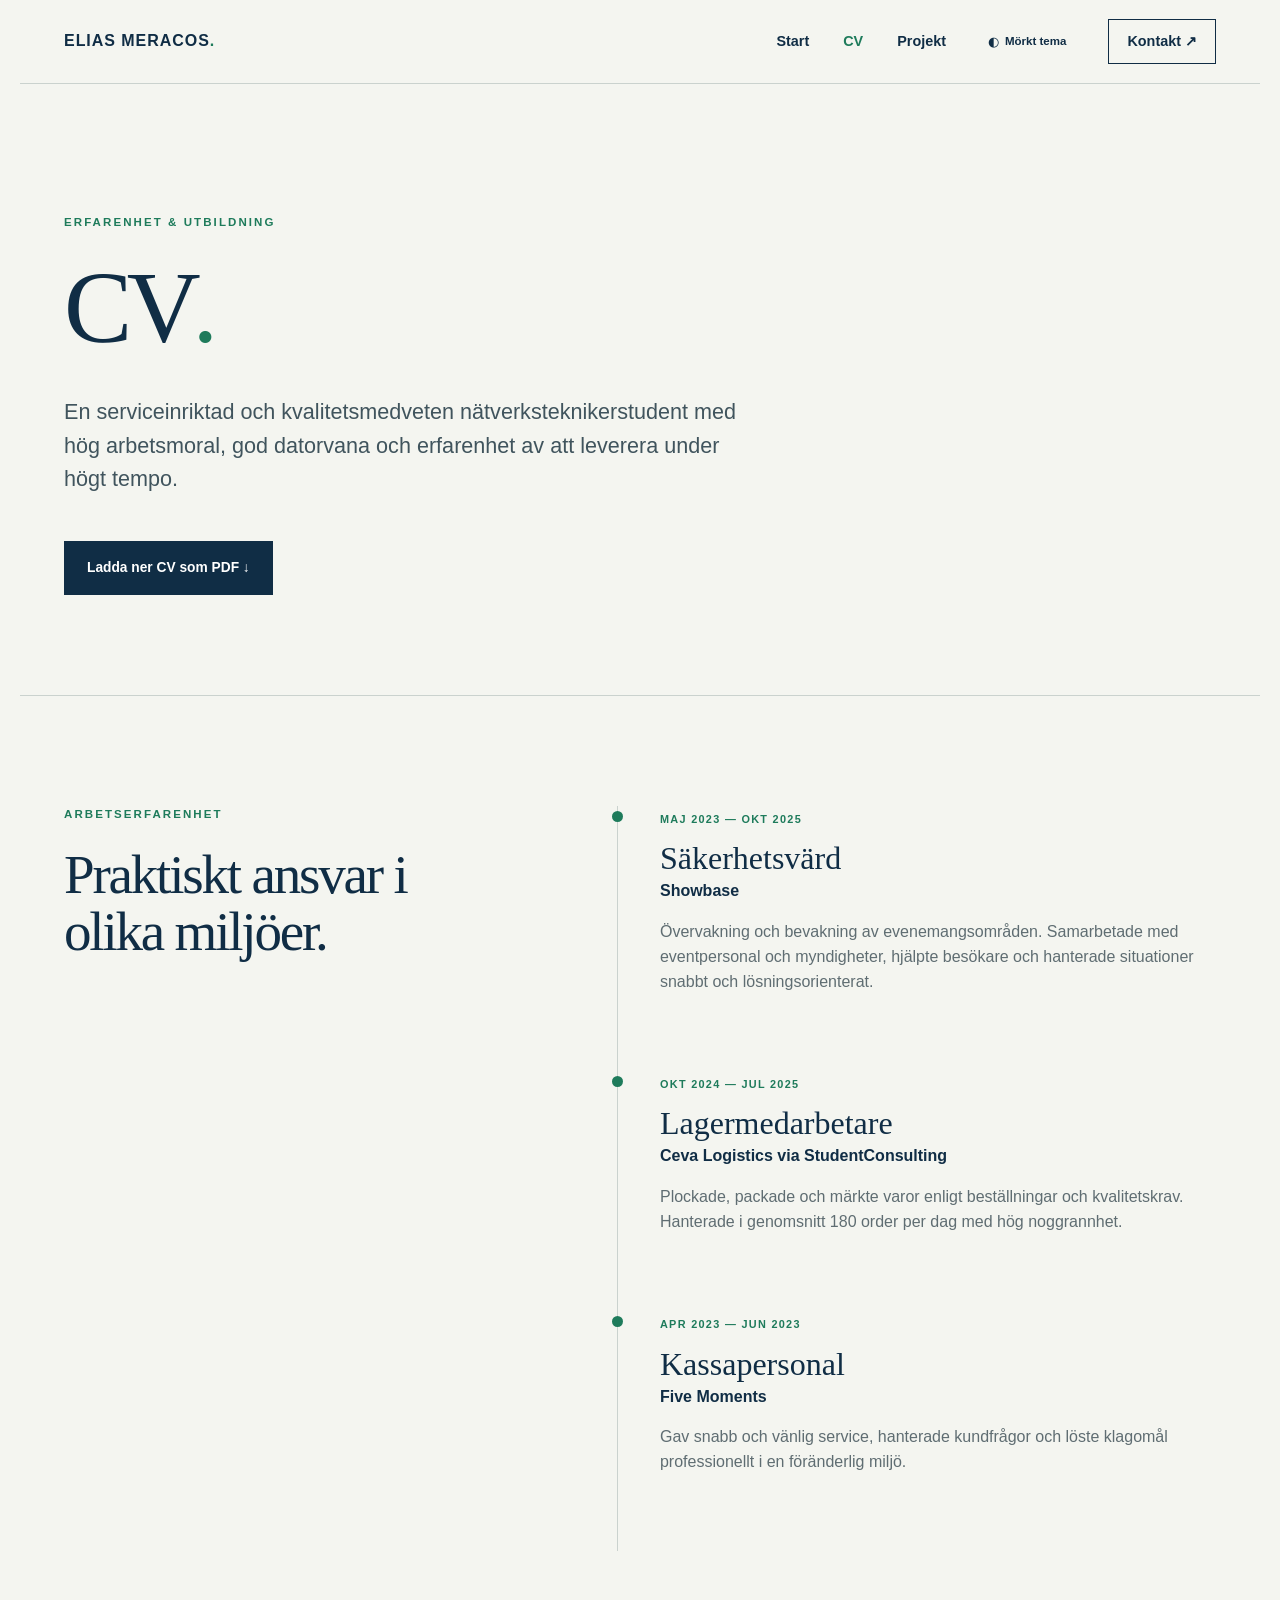
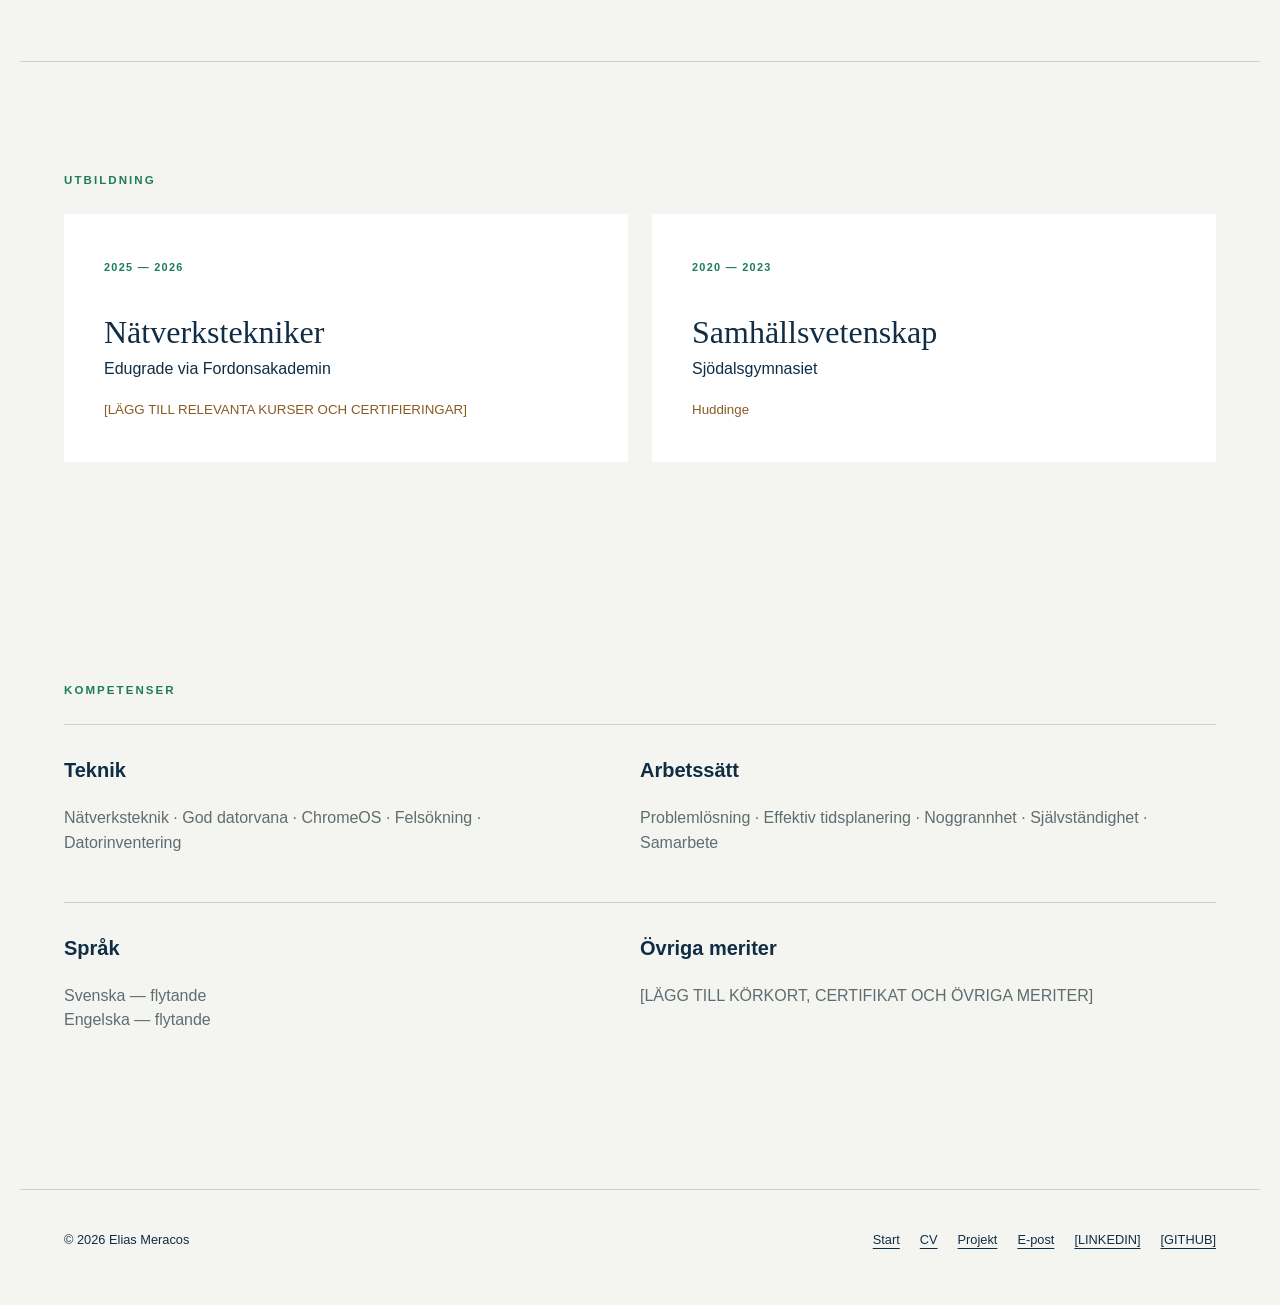
==== cv.html @ 3a860030 "Publicera första versionen av portfolion" ====
<!doctype html><html lang="sv"><head><meta charset="utf-8"><meta name="viewport" content="width=device-width,initial-scale=1"><meta name="description" content="Elias Meracos CV – utbildning, arbetslivserfarenhet och kompetenser."><title>CV | Elias Meracos</title><link rel="stylesheet" href="styles.css"><script defer src="script.js"></script></head><body data-page="cv"><a class="skip" href="#main">Hoppa till innehållet</a><header id="site-header"></header><main id="main">
  <section class="page-hero section"><p class="eyebrow">ERFARENHET & UTBILDNING</p><h1>CV<span>.</span></h1><p class="lead">En serviceinriktad och kvalitetsmedveten nätverksteknikerstudent med hög arbetsmoral, god datorvana och erfarenhet av att leverera under högt tempo.</p><a class="button" href="assets/elias-meracos-cv-publik.pdf" download>Ladda ner CV som PDF ↓</a></section>
  <section class="section cv-layout"><aside><p class="eyebrow">ARBETSERFARENHET</p><h2>Praktiskt ansvar i olika miljöer.</h2></aside><div class="timeline">
    <article><time>MAJ 2023 — OKT 2025</time><h3>Säkerhetsvärd</h3><p class="company">Showbase</p><p>Övervakning och bevakning av evenemangsområden. Samarbetade med eventpersonal och myndigheter, hjälpte besökare och hanterade situationer snabbt och lösningsorienterat.</p></article>
    <article><time>OKT 2024 — JUL 2025</time><h3>Lagermedarbetare</h3><p class="company">Ceva Logistics via StudentConsulting</p><p>Plockade, packade och märkte varor enligt beställningar och kvalitetskrav. Hanterade i genomsnitt 180 order per dag med hög noggrannhet.</p></article>
    <article><time>APR 2023 — JUN 2023</time><h3>Kassapersonal</h3><p class="company">Five Moments</p><p>Gav snabb och vänlig service, hanterade kundfrågor och löste klagomål professionellt i en föränderlig miljö.</p></article>
  </div></section>
  <section class="section education"><p class="eyebrow">UTBILDNING</p><div class="edu-grid"><article><span>2025 — 2026</span><h3>Nätverkstekniker</h3><p>Edugrade via Fordonsakademin</p><small>[LÄGG TILL RELEVANTA KURSER OCH CERTIFIERINGAR]</small></article><article><span>2020 — 2023</span><h3>Samhällsvetenskap</h3><p>Sjödalsgymnasiet</p><small>Huddinge</small></article></div></section>
  <section class="section"><p class="eyebrow">KOMPETENSER</p><div class="competency"><div><h3>Teknik</h3><p>Nätverksteknik · God datorvana · ChromeOS · Felsökning · Datorinventering</p></div><div><h3>Arbetssätt</h3><p>Problemlösning · Effektiv tidsplanering · Noggrannhet · Självständighet · Samarbete</p></div><div><h3>Språk</h3><p>Svenska — flytande<br>Engelska — flytande</p></div><div><h3>Övriga meriter</h3><p>[LÄGG TILL KÖRKORT, CERTIFIKAT OCH ÖVRIGA MERITER]</p></div></div></section>
</main><footer id="site-footer"></footer></body></html>
---- styles.css ----
:root{--ink:#102d45;--green:#1e7b5b;--mint:#bce3d3;--paper:#f4f5f0;--white:#fff;--line:#cad2ce;--muted:#5f6d72;--serif:Georgia,'Times New Roman',serif;--sans:Inter,Arial,sans-serif}*{box-sizing:border-box}html{scroll-behavior:smooth}body{margin:0;background:var(--paper);color:var(--ink);font-family:var(--sans);line-height:1.55}a{color:inherit}img{max-width:100%;display:block}.skip{position:fixed;top:-60px;left:1rem;z-index:100;background:#fff;padding:.8rem}.skip:focus{top:1rem}.section{max-width:1240px;margin:auto;padding:110px 44px}.eyebrow{font-size:.72rem;font-weight:800;letter-spacing:.18em;margin:0 0 24px;color:var(--green)}h1,h2,h3,p{margin-top:0}h1,h2{font-family:var(--serif);font-weight:400;line-height:1.02}h1{font-size:clamp(3.6rem,8vw,7.5rem);letter-spacing:-.055em}h2{font-size:clamp(2.3rem,4.3vw,4.6rem);letter-spacing:-.04em}h3{font-size:1.25rem}.lead{font-size:clamp(1.08rem,1.8vw,1.35rem);color:#40545d;max-width:700px}.site-nav{height:84px;display:flex;align-items:center;justify-content:space-between;max-width:1240px;margin:auto;padding:0 44px;border-bottom:1px solid var(--line)}.brand{text-decoration:none;font-weight:800;letter-spacing:.06em}.brand i{color:var(--green);font-style:normal}.nav-links{display:flex;gap:34px;align-items:center}.nav-links a{text-decoration:none;font-size:.9rem;font-weight:650}.nav-links a.active{color:var(--green)}.nav-contact{border:1px solid var(--ink);padding:10px 18px}.menu{display:none;border:0;background:none;font-size:1.5rem}.hero{min-height:calc(100vh - 84px);display:grid;grid-template-columns:1.25fr .75fr;gap:8vw;align-items:center}.hero h1{font-size:clamp(3.4rem,6.3vw,6.6rem);margin-bottom:32px}.hero h1 span,.page-hero h1 span{color:var(--green);font-style:italic}.actions{display:flex;gap:12px;flex-wrap:wrap;margin-top:34px}.button{display:inline-flex;gap:18px;align-items:center;text-decoration:none;background:var(--ink);color:white;padding:15px 22px;border:1px solid var(--ink);font-weight:750;font-size:.86rem;transition:.25s}.button:hover{transform:translateY(-3px);background:var(--green);border-color:var(--green)}.button:focus-visible,a:focus-visible{outline:3px solid #e4a530;outline-offset:3px}.button.ghost{background:transparent;color:var(--ink)}.status{display:flex;align-items:center;gap:9px;margin-top:28px;font-size:.78rem;color:var(--muted)}.status i{width:8px;height:8px;border-radius:50%;background:#38a975;box-shadow:0 0 0 5px #d8eee4}.portrait{aspect-ratio:4/5;position:relative;background:linear-gradient(145deg,var(--mint),#8fc8b0);display:grid;place-items:center;overflow:hidden}.portrait:before{content:"";position:absolute;width:120%;height:120%;border:1px solid rgba(16,45,69,.22);border-radius:50%}.portrait .initials{font:italic 7rem var(--serif);z-index:1}.portrait span{position:absolute;bottom:22px;font-size:.66rem;letter-spacing:.14em}.about-grid,.cv-layout,.story{display:grid;grid-template-columns:.8fr 1.2fr;gap:12vw;border-top:1px solid var(--line)}.about-grid p,.story>div>p{font-size:1.15rem;color:#455960}.text-link{display:inline-block;margin-top:18px;font-weight:750;text-underline-offset:6px}.section-head{display:flex;justify-content:space-between;align-items:end}.section-head span{color:var(--muted);font-size:.75rem}.skill-grid{display:grid;grid-template-columns:repeat(4,1fr);border-top:1px solid var(--line);margin-top:46px}.skill-grid article{padding:30px 24px 20px 0;border-right:1px solid var(--line);min-height:240px}.skill-grid article:not(:first-child){padding-left:24px}.skill-grid b{color:var(--green);font-size:.75rem}.skill-grid h3{margin-top:55px}.skill-grid p{font-size:.9rem;color:var(--muted)}.cta,.presentation-box{background:var(--ink);color:white;max-width:1150px;margin-bottom:90px}.cta .eyebrow,.presentation-box .eyebrow{color:var(--mint)}.cta h2 em{color:var(--mint);font-weight:400}.button.light{background:var(--mint);color:var(--ink);border-color:var(--mint)}.button.line{background:transparent;border-color:#9bb0ba}.site-footer{max-width:1240px;margin:auto;padding:40px 44px 55px;border-top:1px solid var(--line);display:flex;justify-content:space-between;font-size:.8rem}.footer-links{display:flex;gap:20px}.footer-links a{text-underline-offset:4px}.page-hero{padding-top:130px;padding-bottom:100px}.page-hero h1{margin-bottom:35px}.page-hero .button{margin-top:24px}.timeline article{position:relative;padding:0 0 60px 42px;border-left:1px solid var(--line)}.timeline article:before{content:"";position:absolute;left:-6px;top:5px;width:11px;height:11px;background:var(--green);border-radius:50%}.timeline time,.education span{font-size:.68rem;letter-spacing:.12em;color:var(--green);font-weight:800}.timeline h3{font:2rem var(--serif);margin:10px 0 2px}.company{font-weight:800}.timeline article>p:last-child{color:var(--muted);max-width:620px}.education{border-top:1px solid var(--line)}.edu-grid{display:grid;grid-template-columns:1fr 1fr;gap:24px}.edu-grid article{background:white;padding:40px}.edu-grid h3{font:2rem var(--serif);margin:35px 0 6px}.edu-grid small,.placeholder{color:#8a5b22}.competency{display:grid;grid-template-columns:1fr 1fr}.competency>div{padding:30px 40px 30px 0;border-top:1px solid var(--line)}.competency p{color:var(--muted)}.project-list{padding-top:20px}.project-card{border-top:1px solid var(--line);padding-top:50px}.project-image{overflow:hidden;display:block}.project-image img{width:100%;aspect-ratio:16/8;object-fit:cover;transition:.5s}.project-image:hover img{transform:scale(1.02)}.project-info{display:grid;grid-template-columns:1fr 1fr;gap:7vw;padding:45px 0 90px}.project-info h2{font-size:clamp(2.2rem,4vw,4rem)}.tags{display:flex;gap:8px;flex-wrap:wrap;margin:24px 0}.tags span{border:1px solid var(--line);padding:6px 10px;font-size:.7rem}.add-project{border:1px dashed #9aaba8;padding:35px;display:flex;gap:25px;align-items:center;color:var(--muted)}.add-project>span{font-size:2rem}.add-project h3{margin-bottom:4px}.add-project p{margin:0;font-size:.75rem}.detail-hero{padding-top:90px}.detail-hero h1{max-width:1000px}.back{display:inline-block;margin-bottom:80px;font-size:.8rem}.detail-meta{display:grid;grid-template-columns:repeat(3,1fr);border-top:1px solid var(--line);padding-top:26px}.detail-meta span{display:block;font-size:.65rem;letter-spacing:.13em;color:var(--green)}.wide-cover{width:100%;box-shadow:0 20px 60px rgba(16,45,69,.14)}.story h3{margin-top:44px}.big-copy{font:1.8rem/1.35 var(--serif)!important;color:var(--ink)!important}.presentation-box{display:flex;justify-content:space-between;align-items:end;gap:60px}.presentation-box h2{font-size:3.5rem}.presentation-box>div:first-child{max-width:650px}.reveal{animation:rise .7s ease both}@keyframes rise{from{opacity:0;transform:translateY(22px)}to{opacity:1;transform:none}}@media(max-width:800px){.section{padding:75px 22px}.site-nav{padding:0 22px}.menu{display:block}.nav-links{display:none;position:absolute;z-index:20;top:84px;left:0;right:0;background:var(--paper);padding:28px 22px;flex-direction:column;align-items:flex-start;border-bottom:1px solid var(--line)}.nav-links.open{display:flex}.hero{grid-template-columns:1fr;padding-top:65px}.portrait{max-width:430px}.about-grid,.cv-layout,.story,.project-info{grid-template-columns:1fr;gap:35px}.skill-grid{grid-template-columns:1fr 1fr}.skill-grid article:nth-child(2){border-right:0}.edu-grid,.competency{grid-template-columns:1fr}.detail-meta{grid-template-columns:1fr;gap:20px}.presentation-box{display:block}.site-footer{padding:35px 22px;flex-direction:column;gap:20px}}@media(max-width:480px){.skill-grid{grid-template-columns:1fr}.skill-grid article{border-right:0;border-bottom:1px solid var(--line);padding-left:0!important}.hero h1{font-size:3.2rem}.actions .button{width:100%;justify-content:space-between}.detail-meta{font-size:.8rem}.site-footer{align-items:flex-start}.footer-links{flex-wrap:wrap}}
.contact{display:grid;grid-template-columns:1fr 1fr;gap:8vw;background:var(--ink);color:white;max-width:1150px;margin-bottom:90px}.contact .eyebrow{color:var(--mint)}.contact h2 em,.contact a{color:var(--mint)}.contact-placeholders{font-size:.7rem;letter-spacing:.1em;color:#9bb0ba}.contact form{display:grid;gap:18px}.contact label{font-size:.7rem;letter-spacing:.12em;font-weight:750}.contact input,.contact textarea{display:block;width:100%;margin-top:8px;border:1px solid #607684;background:#173b55;color:white;padding:13px;font:inherit;resize:vertical}.contact input:focus,.contact textarea:focus{outline:3px solid var(--mint);outline-offset:2px}.contact button{cursor:pointer;width:max-content}@media(max-width:800px){.contact{grid-template-columns:1fr}}
.slide-section{padding-top:20px}.slide-heading{display:flex;justify-content:space-between;align-items:end;margin-bottom:35px}.slide-heading h2{margin-bottom:0}.slide-heading>p{text-align:right;color:var(--muted)}.slide-viewer{position:relative;background:#dfe4e1;padding:22px 76px}.slide-viewer>img{width:100%;aspect-ratio:16/9;object-fit:contain;background:white;box-shadow:0 14px 45px rgba(16,45,69,.18)}.slide-arrow{position:absolute;z-index:2;top:50%;transform:translateY(-50%);width:46px;height:46px;border:1px solid var(--ink);border-radius:50%;background:var(--paper);color:var(--ink);font-size:1.25rem;cursor:pointer;transition:.2s}.slide-arrow:hover{background:var(--ink);color:white}.slide-arrow.previous{left:15px}.slide-arrow.next{right:15px}.slide-thumbs{display:grid;grid-template-columns:repeat(6,1fr);gap:10px;margin-top:14px}.slide-thumbs button{position:relative;padding:0;border:3px solid transparent;background:none;cursor:pointer}.slide-thumbs button.active{border-color:var(--green)}.slide-thumbs img{width:100%;aspect-ratio:16/9;object-fit:cover}.slide-thumbs span{position:absolute;right:3px;bottom:3px;background:var(--ink);color:white;font-size:.62rem;padding:2px 5px}@media(max-width:800px){.slide-heading{display:block}.slide-heading>p{text-align:left}.slide-viewer{padding:10px 48px}.slide-arrow{width:36px;height:36px}.slide-arrow.previous{left:6px}.slide-arrow.next{right:6px}.slide-thumbs{grid-template-columns:repeat(4,1fr)}}
.assessment{display:grid;grid-template-columns:.72fr 1.28fr;gap:7vw;border-top:1px solid var(--line)}.assessment-intro h2{font-size:clamp(2.4rem,4vw,4.1rem)}.assessment-intro>p{color:var(--muted)}.model-note{font-size:.78rem;border-left:3px solid var(--green);padding-left:14px;margin-top:35px}.assessment-tool{background:white;padding:36px}.field>label,.field-grid label{font-size:.72rem;font-weight:800;letter-spacing:.06em}.field>label{display:flex;justify-content:space-between}.field output{color:var(--green)}.field input{width:100%;accent-color:var(--green);margin:16px 0 28px}.field-grid{display:grid;grid-template-columns:1fr 1fr;gap:18px}.field-grid select{display:block;width:100%;margin-top:8px;padding:12px;border:1px solid var(--line);background:var(--paper);color:var(--ink);font:inherit}.checks{display:flex;gap:26px;flex-wrap:wrap;margin:25px 0}.checks label{font-size:.85rem}.checks input{accent-color:var(--green)}.decision{display:grid;grid-template-columns:auto 1fr;gap:24px;align-items:center;border-top:1px solid var(--line);padding-top:28px}.score-ring{--score:0deg;width:108px;height:108px;border-radius:50%;display:grid;place-content:center;text-align:center;background:radial-gradient(circle at center,white 59%,transparent 61%),conic-gradient(var(--green) var(--score),#dde4e0 0)}.score-ring[data-state="medium"]{background:radial-gradient(circle at center,white 59%,transparent 61%),conic-gradient(#d19a32 var(--score),#dde4e0 0)}.score-ring[data-state="low"]{background:radial-gradient(circle at center,white 59%,transparent 61%),conic-gradient(#a64d45 var(--score),#dde4e0 0)}.score-ring strong{font:2rem var(--serif);line-height:1}.score-ring span{font-size:.62rem;color:var(--muted)}.decision-label{font-size:.62rem;letter-spacing:.14em;color:var(--green);font-weight:800;margin-bottom:5px}.decision h3{font:1.65rem var(--serif);margin-bottom:7px}.decision>div>p:last-child{font-size:.82rem;color:var(--muted);margin:0}.score-breakdown{margin-top:28px}.score-breakdown>div{display:grid;grid-template-columns:72px 1fr 40px;align-items:center;gap:12px;margin:9px 0;font-size:.7rem}.score-breakdown i{height:6px;background:#e1e6e3}.score-breakdown b{display:block;height:100%;background:var(--green);transition:width .35s}.score-breakdown strong{text-align:right}@media(max-width:850px){.assessment{grid-template-columns:1fr}}@media(max-width:540px){.assessment-tool{padding:22px}.field-grid{grid-template-columns:1fr}.decision{grid-template-columns:1fr}.score-ring{width:90px;height:90px}}
.clean-slide,.project-image,.slide-viewer,.slide-thumbs button{position:relative}.clean-slide:after,.project-image:after,.slide-viewer:after,.slide-thumbs button:after{content:"";position:absolute;right:0;bottom:0;width:9.2%;height:3.8%;background:#edf3f2;pointer-events:none}.clean-slide img{width:100%}.project-image:after{z-index:2}.slide-viewer:after{right:76px;bottom:22px;width:8%;height:3.2%;z-index:1}.slide-thumbs button:after{width:10%;height:5%;z-index:2}@media(max-width:800px){.slide-viewer:after{right:48px;bottom:10px}}
.network-lab{display:grid;grid-template-columns:.7fr 1.3fr;gap:7vw;border-top:1px solid var(--line)}.flow-buttons{display:grid;gap:8px;margin-top:36px}.flow-buttons button{padding:13px 16px;text-align:left;border:1px solid var(--line);background:transparent;color:var(--ink);font-weight:750;cursor:pointer}.flow-buttons button:hover,.flow-buttons button.selected{background:var(--ink);color:white}.topology{background:white;padding:32px;min-height:610px}.net-node{position:relative;z-index:2;background:var(--paper);border:1px solid var(--line);padding:16px 20px;text-align:center;transition:.25s}.net-node span{display:block;color:var(--green);font-size:.62rem;letter-spacing:.1em}.net-node b{display:block;margin-top:4px}.net-node.active{background:var(--ink);color:white;border-color:var(--ink);transform:scale(1.03)}.net-node.internet,.net-node.pfsense{max-width:280px;margin:auto}.net-node.pfsense{border:2px solid var(--green)}.net-link{display:block;position:relative;background:#b5c2be;transition:.25s}.net-link.active{background:var(--green);box-shadow:0 0 0 3px rgba(30,123,91,.15)}.net-link.vertical{width:3px;height:45px;margin:auto}.branches{position:relative;height:60px}.branches:before{content:"";position:absolute;top:29px;left:25%;right:25%;height:3px;background:#b5c2be}.branches .net-link{position:absolute;top:29px;width:3px;height:33px}.branches .left{left:25%}.branches .right{right:25%}.branches:has(.net-link.active):before{background:linear-gradient(90deg,var(--green),#b5c2be 48%,var(--green))}.lanes{display:grid;grid-template-columns:1fr 1fr;gap:50px}.dns-name{text-align:center;font:italic .9rem var(--serif);color:var(--green);margin-top:12px}.flow-status{border-top:1px solid var(--line);margin-top:35px;padding-top:22px;color:var(--muted);font-size:.9rem}.downloads{display:flex;justify-content:space-between;align-items:end;border-top:1px solid var(--line)}.downloads h2{margin-bottom:0;font-size:clamp(2.4rem,4vw,4rem)}@media(max-width:850px){.network-lab{grid-template-columns:1fr}.downloads{display:block}.topology{min-height:0}}@media(max-width:540px){.topology{padding:20px}.lanes{gap:18px}.net-node{padding:12px 8px}.net-node b{font-size:.82rem}.branches:before{left:24%;right:24%}}
.theme-toggle{border:0;background:transparent;color:var(--ink);display:flex;align-items:center;gap:6px;padding:8px;cursor:pointer}.theme-toggle b{font-size:.72rem}.troubleshoot{display:grid;grid-template-columns:.75fr 1.25fr;gap:8vw;border-top:1px solid var(--line)}.challenge-progress{height:5px;background:var(--line);margin-top:38px}.challenge-progress i{display:block;width:0;height:100%;background:var(--green);transition:width .35s}.challenge-copy>span{display:block;margin-top:9px;color:var(--muted);font-size:.72rem}.challenge-console{background:#091d2b;color:#e8f1ed;padding:34px;min-height:430px}.console-top{display:flex;gap:7px;align-items:center;border-bottom:1px solid #37505e;padding-bottom:18px;margin-bottom:28px}.console-top span{width:9px;height:9px;border-radius:50%;background:#53717d}.console-top b{margin-left:10px;font:400 .7rem monospace;color:#9bb1b9}.console-prompt{font:700 .65rem monospace;letter-spacing:.15em;color:var(--mint)}.challenge-console h3{font:400 1.45rem/1.4 var(--serif)}.challenge-options{display:grid;gap:9px}.challenge-options button{padding:13px;text-align:left;border:1px solid #47606c;background:transparent;color:white;cursor:pointer}.challenge-options button:hover:not(:disabled){border-color:var(--mint);color:var(--mint)}.challenge-options button.correct{background:#155f47;border-color:#68c59e}.challenge-options button.partial{background:#72581d}.challenge-options button.wrong{background:#713c38}.challenge-feedback{min-height:58px;padding-top:16px;font-size:.86rem;color:#b7c9cf}.challenge-feedback.success{color:#9de0c2}.challenge-feedback.notice{color:#efd28d}.challenge-console .button{margin-top:10px}.evidence{border-top:1px solid var(--line)}.evidence-head{display:grid;grid-template-columns:1fr .6fr;gap:8vw;align-items:end}.evidence-head>p{color:var(--muted)}.matrix-wrap{overflow-x:auto;margin-top:48px}.evidence-matrix{width:100%;border-collapse:collapse;min-width:680px}.evidence-matrix th,.evidence-matrix td{padding:18px;border-bottom:1px solid var(--line);text-align:left}.evidence-matrix thead th{font-size:.7rem;letter-spacing:.08em;color:var(--green)}.evidence-matrix tbody th{font:400 1rem var(--serif)}.evidence-matrix button{width:100%;padding:10px;border:1px solid var(--line);background:transparent;color:var(--ink);cursor:pointer}.evidence-matrix button:hover,.evidence-matrix button.selected{background:var(--ink);color:white}.evidence-detail{display:grid;grid-template-columns:150px 1fr;gap:20px;margin-top:22px;padding:22px;background:var(--ink);color:white}.evidence-detail span{font-size:.65rem;letter-spacing:.13em;color:var(--mint)}.evidence-detail p{margin:0}@media(max-width:800px){.troubleshoot,.evidence-head{grid-template-columns:1fr}.challenge-console{padding:24px;min-height:0}.evidence-detail{grid-template-columns:1fr}}
:root[data-theme="dark"]{--ink:#e6f0ec;--green:#72cfaa;--mint:#9bddc1;--paper:#0b1e29;--white:#102936;--line:#34505b;--muted:#a7bac1}html[data-theme="dark"] body{background:var(--paper);color:var(--ink)}html[data-theme="dark"] .site-nav,html[data-theme="dark"] .nav-links{background:var(--paper)}html[data-theme="dark"] .portrait{background:linear-gradient(145deg,#1d6c55,#173c47)}html[data-theme="dark"] .edu-grid article,html[data-theme="dark"] .assessment-tool,html[data-theme="dark"] .topology{background:#102936}html[data-theme="dark"] .field-grid select,html[data-theme="dark"] .net-node{background:#173542;color:var(--ink)}html[data-theme="dark"] .score-ring{background:radial-gradient(circle at center,#102936 59%,transparent 61%),conic-gradient(var(--green) var(--score),#34505b 0)}html[data-theme="dark"] .score-ring[data-state="medium"]{background:radial-gradient(circle at center,#102936 59%,transparent 61%),conic-gradient(#d7aa50 var(--score),#34505b 0)}html[data-theme="dark"] .score-ring[data-state="low"]{background:radial-gradient(circle at center,#102936 59%,transparent 61%),conic-gradient(#ce7770 var(--score),#34505b 0)}html[data-theme="dark"] .button{background:var(--green);border-color:var(--green);color:#082117}html[data-theme="dark"] .button.ghost{background:transparent;color:var(--ink);border-color:var(--ink)}html[data-theme="dark"] .presentation-box,html[data-theme="dark"] .contact,html[data-theme="dark"] .evidence-detail{background:#071721}html[data-theme="dark"] .project-image:after,html[data-theme="dark"] .clean-slide:after,html[data-theme="dark"] .slide-viewer:after,html[data-theme="dark"] .slide-thumbs button:after{background:#edf3f2}html[data-theme="dark"] .lead,html[data-theme="dark"] .about-grid p,html[data-theme="dark"] .story>div>p{color:#b6c8ce}@media(prefers-reduced-motion:reduce){*,*:before,*:after{scroll-behavior:auto!important;animation:none!important;transition:none!important}}
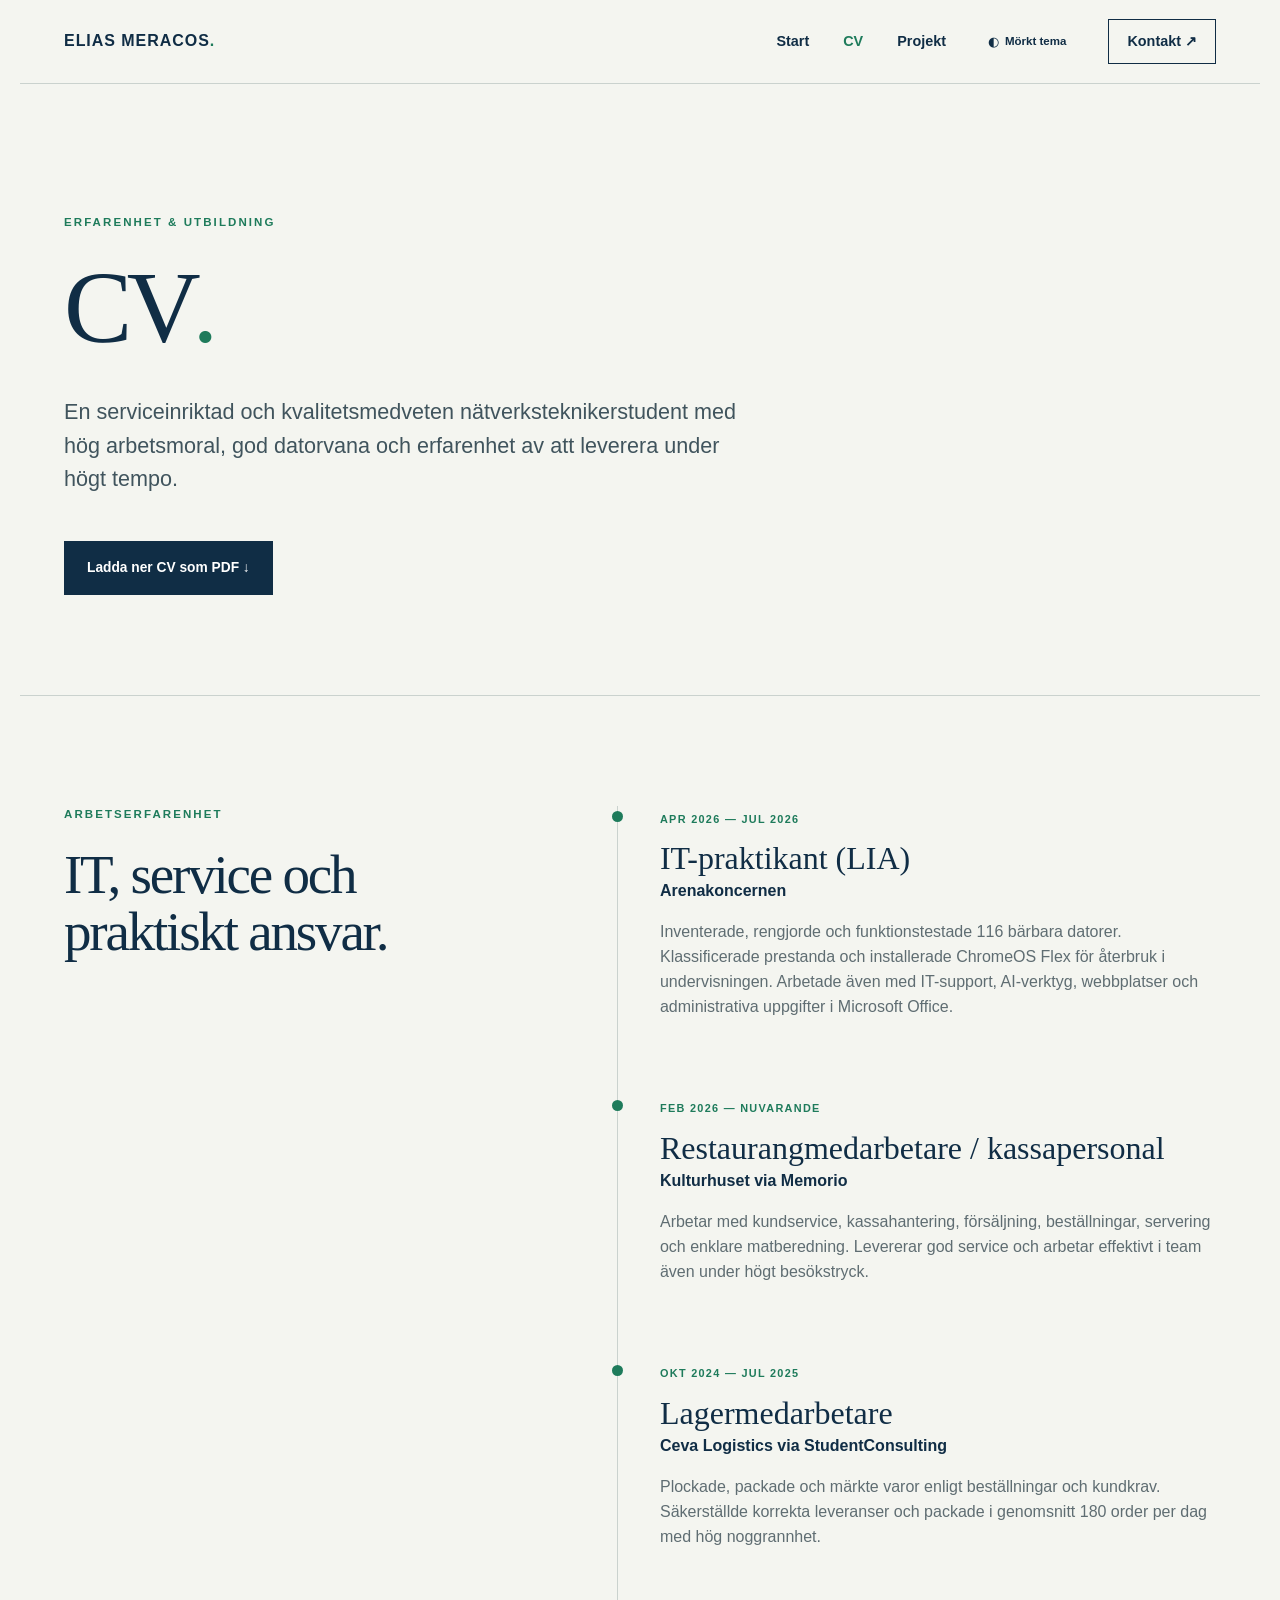
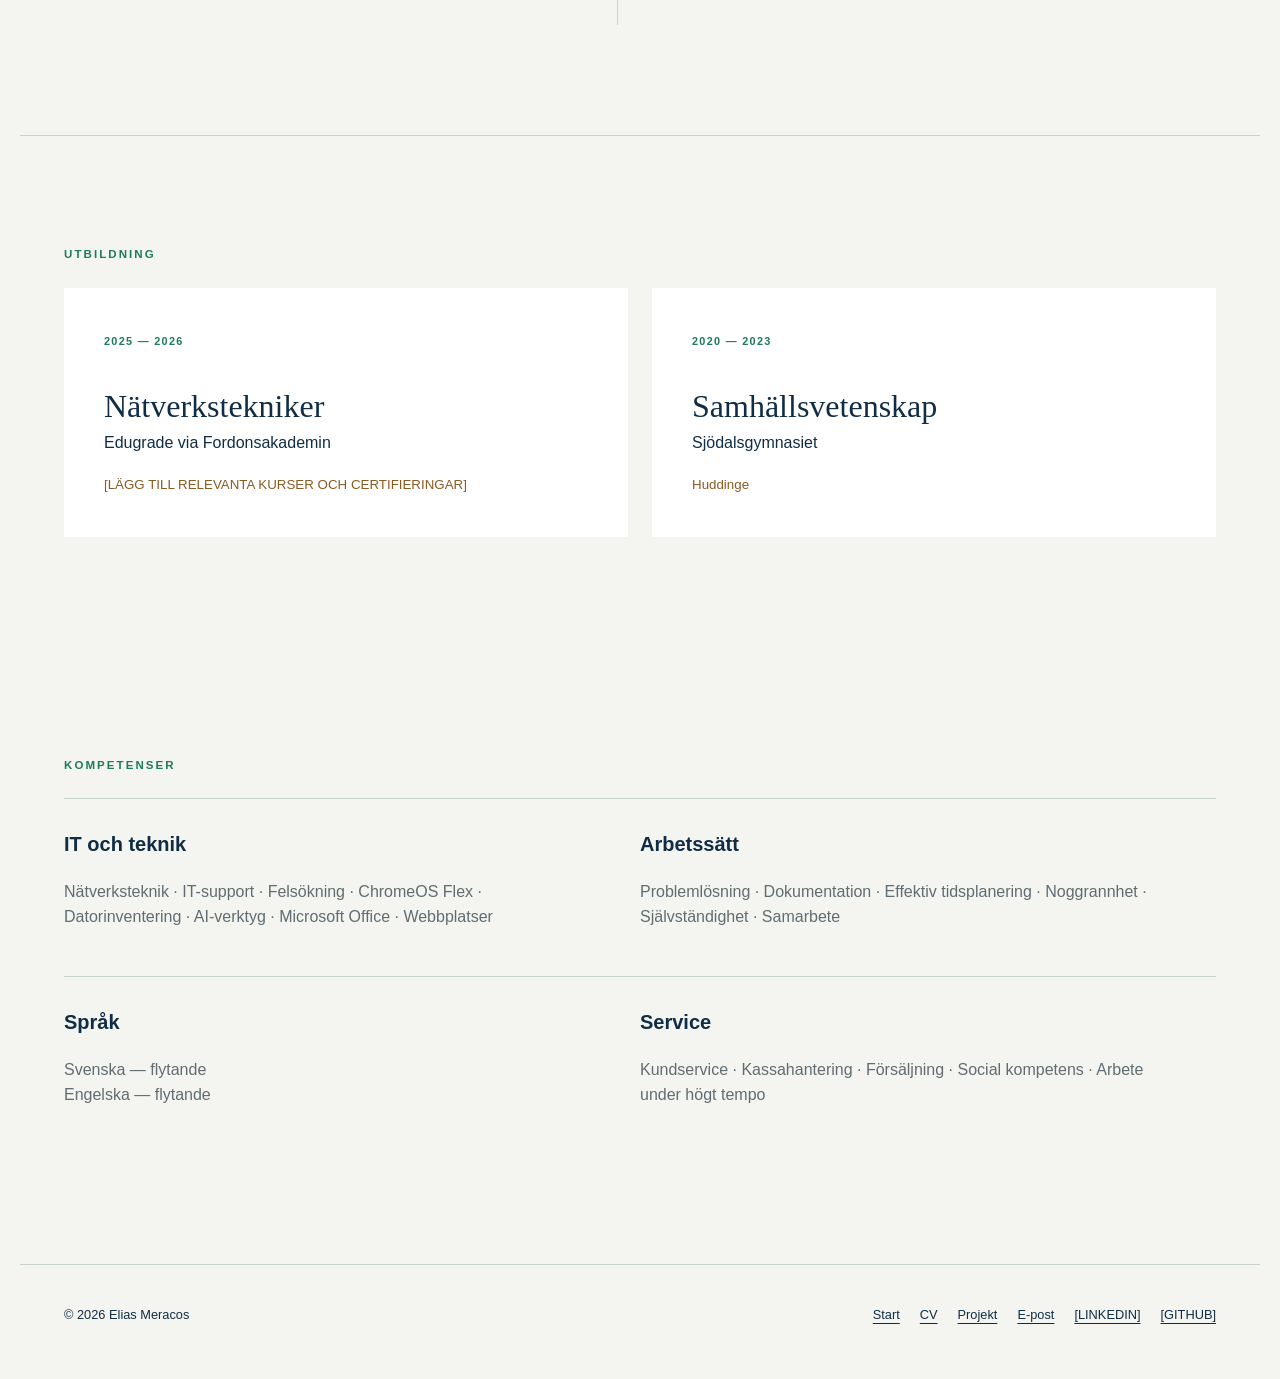
==== commit f8990cac: "Uppdatera publikt CV" ====
--- a/cv.html
+++ b/cv.html
@@ -1,10 +1,10 @@
 <!doctype html><html lang="sv"><head><meta charset="utf-8"><meta name="viewport" content="width=device-width,initial-scale=1"><meta name="description" content="Elias Meracos CV – utbildning, arbetslivserfarenhet och kompetenser."><title>CV | Elias Meracos</title><link rel="stylesheet" href="styles.css"><script defer src="script.js"></script></head><body data-page="cv"><a class="skip" href="#main">Hoppa till innehållet</a><header id="site-header"></header><main id="main">
   <section class="page-hero section"><p class="eyebrow">ERFARENHET & UTBILDNING</p><h1>CV<span>.</span></h1><p class="lead">En serviceinriktad och kvalitetsmedveten nätverksteknikerstudent med hög arbetsmoral, god datorvana och erfarenhet av att leverera under högt tempo.</p><a class="button" href="assets/elias-meracos-cv-publik.pdf" download>Ladda ner CV som PDF ↓</a></section>
-  <section class="section cv-layout"><aside><p class="eyebrow">ARBETSERFARENHET</p><h2>Praktiskt ansvar i olika miljöer.</h2></aside><div class="timeline">
-    <article><time>MAJ 2023 — OKT 2025</time><h3>Säkerhetsvärd</h3><p class="company">Showbase</p><p>Övervakning och bevakning av evenemangsområden. Samarbetade med eventpersonal och myndigheter, hjälpte besökare och hanterade situationer snabbt och lösningsorienterat.</p></article>
-    <article><time>OKT 2024 — JUL 2025</time><h3>Lagermedarbetare</h3><p class="company">Ceva Logistics via StudentConsulting</p><p>Plockade, packade och märkte varor enligt beställningar och kvalitetskrav. Hanterade i genomsnitt 180 order per dag med hög noggrannhet.</p></article>
-    <article><time>APR 2023 — JUN 2023</time><h3>Kassapersonal</h3><p class="company">Five Moments</p><p>Gav snabb och vänlig service, hanterade kundfrågor och löste klagomål professionellt i en föränderlig miljö.</p></article>
+  <section class="section cv-layout"><aside><p class="eyebrow">ARBETSERFARENHET</p><h2>IT, service och praktiskt ansvar.</h2></aside><div class="timeline">
+    <article><time>APR 2026 — JUL 2026</time><h3>IT-praktikant (LIA)</h3><p class="company">Arenakoncernen</p><p>Inventerade, rengjorde och funktionstestade 116 bärbara datorer. Klassificerade prestanda och installerade ChromeOS Flex för återbruk i undervisningen. Arbetade även med IT-support, AI-verktyg, webbplatser och administrativa uppgifter i Microsoft Office.</p></article>
+    <article><time>FEB 2026 — NUVARANDE</time><h3>Restaurangmedarbetare / kassapersonal</h3><p class="company">Kulturhuset via Memorio</p><p>Arbetar med kundservice, kassahantering, försäljning, beställningar, servering och enklare matberedning. Levererar god service och arbetar effektivt i team även under högt besökstryck.</p></article>
+    <article><time>OKT 2024 — JUL 2025</time><h3>Lagermedarbetare</h3><p class="company">Ceva Logistics via StudentConsulting</p><p>Plockade, packade och märkte varor enligt beställningar och kundkrav. Säkerställde korrekta leveranser och packade i genomsnitt 180 order per dag med hög noggrannhet.</p></article>
   </div></section>
   <section class="section education"><p class="eyebrow">UTBILDNING</p><div class="edu-grid"><article><span>2025 — 2026</span><h3>Nätverkstekniker</h3><p>Edugrade via Fordonsakademin</p><small>[LÄGG TILL RELEVANTA KURSER OCH CERTIFIERINGAR]</small></article><article><span>2020 — 2023</span><h3>Samhällsvetenskap</h3><p>Sjödalsgymnasiet</p><small>Huddinge</small></article></div></section>
-  <section class="section"><p class="eyebrow">KOMPETENSER</p><div class="competency"><div><h3>Teknik</h3><p>Nätverksteknik · God datorvana · ChromeOS · Felsökning · Datorinventering</p></div><div><h3>Arbetssätt</h3><p>Problemlösning · Effektiv tidsplanering · Noggrannhet · Självständighet · Samarbete</p></div><div><h3>Språk</h3><p>Svenska — flytande<br>Engelska — flytande</p></div><div><h3>Övriga meriter</h3><p>[LÄGG TILL KÖRKORT, CERTIFIKAT OCH ÖVRIGA MERITER]</p></div></div></section>
+  <section class="section"><p class="eyebrow">KOMPETENSER</p><div class="competency"><div><h3>IT och teknik</h3><p>Nätverksteknik · IT-support · Felsökning · ChromeOS Flex · Datorinventering · AI-verktyg · Microsoft Office · Webbplatser</p></div><div><h3>Arbetssätt</h3><p>Problemlösning · Dokumentation · Effektiv tidsplanering · Noggrannhet · Självständighet · Samarbete</p></div><div><h3>Språk</h3><p>Svenska — flytande<br>Engelska — flytande</p></div><div><h3>Service</h3><p>Kundservice · Kassahantering · Försäljning · Social kompetens · Arbete under högt tempo</p></div></div></section>
 </main><footer id="site-footer"></footer></body></html>
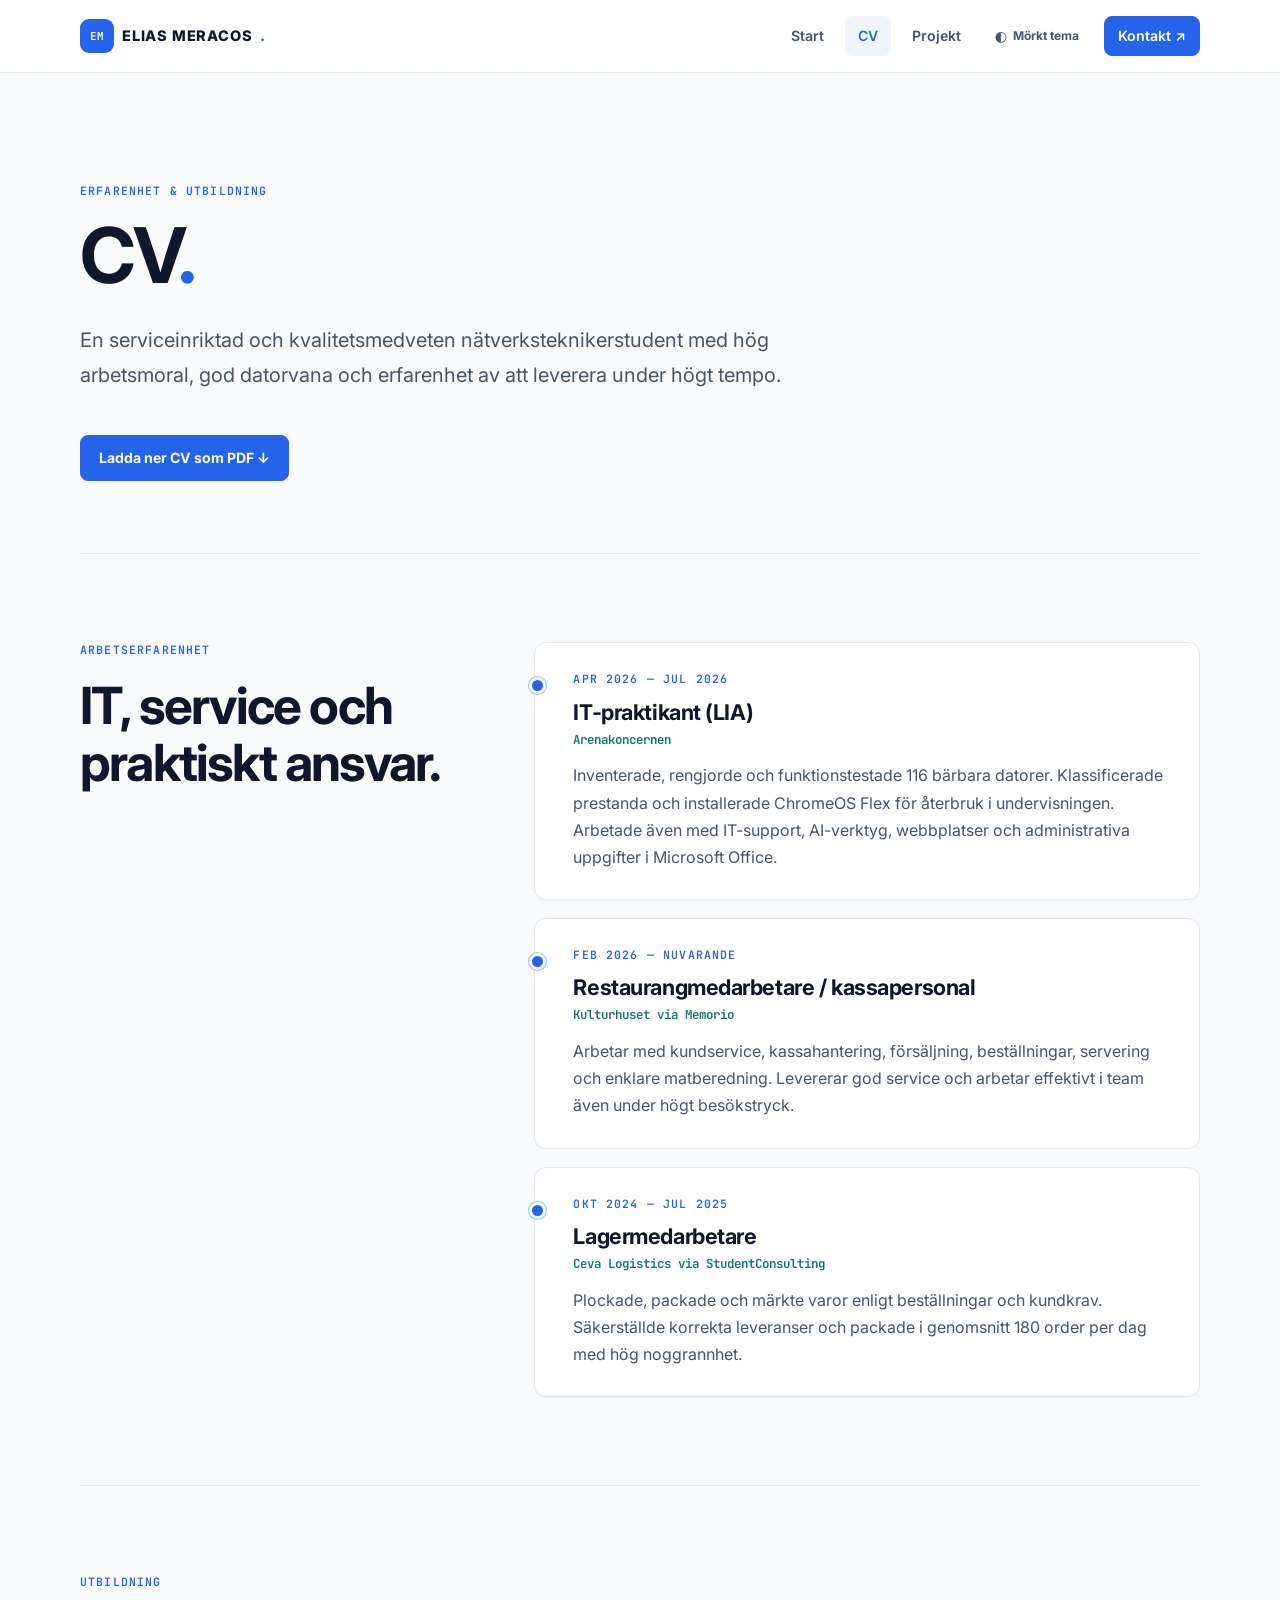
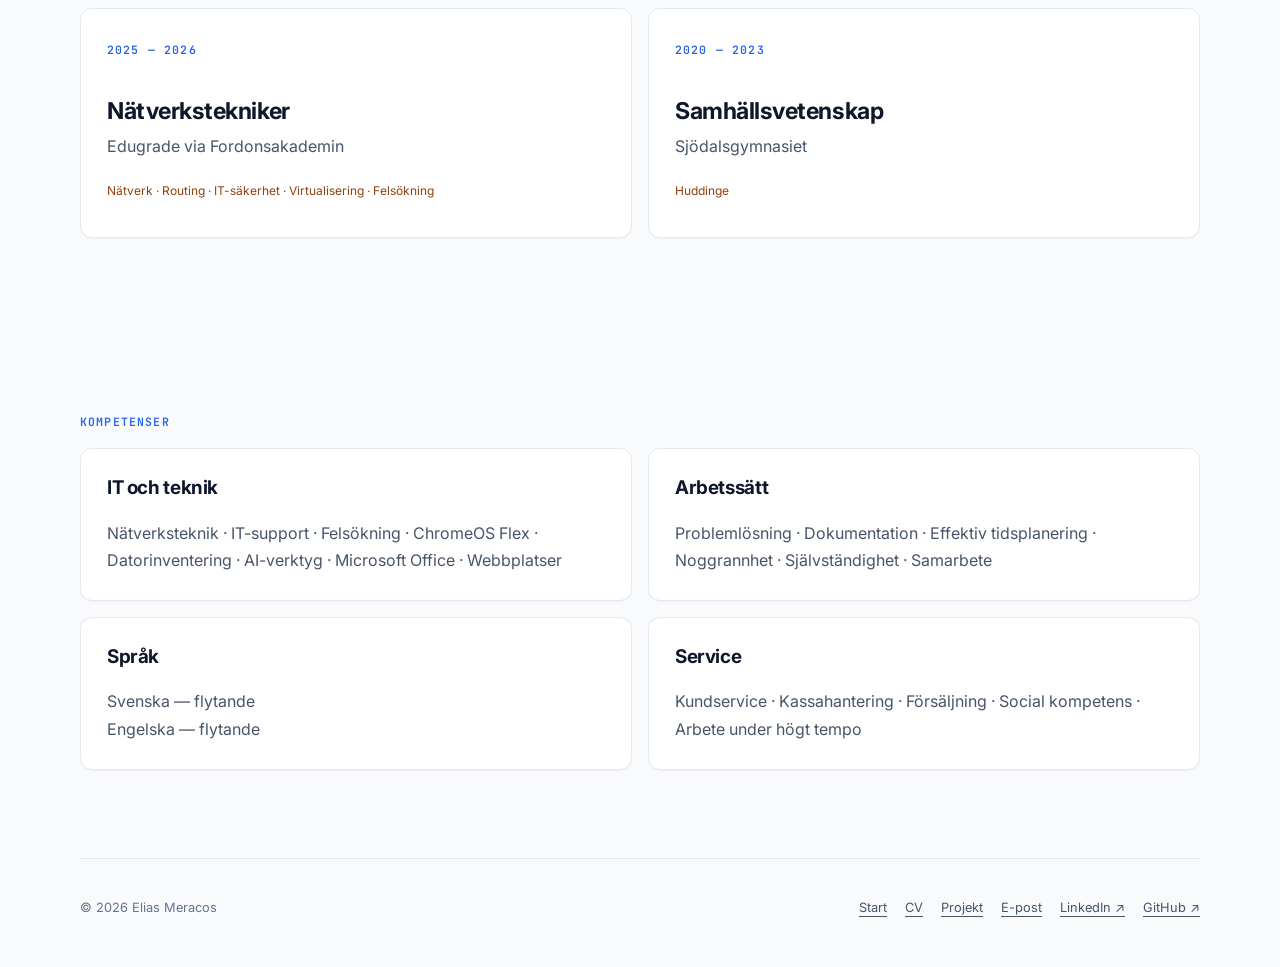
==== commit a8408943: "Inför clean infrastructure-design" ====
--- a/cv.html
+++ b/cv.html
@@ -5,6 +5,6 @@
     <article><time>FEB 2026 — NUVARANDE</time><h3>Restaurangmedarbetare / kassapersonal</h3><p class="company">Kulturhuset via Memorio</p><p>Arbetar med kundservice, kassahantering, försäljning, beställningar, servering och enklare matberedning. Levererar god service och arbetar effektivt i team även under högt besökstryck.</p></article>
     <article><time>OKT 2024 — JUL 2025</time><h3>Lagermedarbetare</h3><p class="company">Ceva Logistics via StudentConsulting</p><p>Plockade, packade och märkte varor enligt beställningar och kundkrav. Säkerställde korrekta leveranser och packade i genomsnitt 180 order per dag med hög noggrannhet.</p></article>
   </div></section>
-  <section class="section education"><p class="eyebrow">UTBILDNING</p><div class="edu-grid"><article><span>2025 — 2026</span><h3>Nätverkstekniker</h3><p>Edugrade via Fordonsakademin</p><small>[LÄGG TILL RELEVANTA KURSER OCH CERTIFIERINGAR]</small></article><article><span>2020 — 2023</span><h3>Samhällsvetenskap</h3><p>Sjödalsgymnasiet</p><small>Huddinge</small></article></div></section>
+  <section class="section education"><p class="eyebrow">UTBILDNING</p><div class="edu-grid"><article><span>2025 — 2026</span><h3>Nätverkstekniker</h3><p>Edugrade via Fordonsakademin</p><small>Nätverk · Routing · IT-säkerhet · Virtualisering · Felsökning</small></article><article><span>2020 — 2023</span><h3>Samhällsvetenskap</h3><p>Sjödalsgymnasiet</p><small>Huddinge</small></article></div></section>
   <section class="section"><p class="eyebrow">KOMPETENSER</p><div class="competency"><div><h3>IT och teknik</h3><p>Nätverksteknik · IT-support · Felsökning · ChromeOS Flex · Datorinventering · AI-verktyg · Microsoft Office · Webbplatser</p></div><div><h3>Arbetssätt</h3><p>Problemlösning · Dokumentation · Effektiv tidsplanering · Noggrannhet · Självständighet · Samarbete</p></div><div><h3>Språk</h3><p>Svenska — flytande<br>Engelska — flytande</p></div><div><h3>Service</h3><p>Kundservice · Kassahantering · Försäljning · Social kompetens · Arbete under högt tempo</p></div></div></section>
 </main><footer id="site-footer"></footer></body></html>
--- a/styles.css
+++ b/styles.css
@@ -1,8 +1,404 @@
-:root{--ink:#102d45;--green:#1e7b5b;--mint:#bce3d3;--paper:#f4f5f0;--white:#fff;--line:#cad2ce;--muted:#5f6d72;--serif:Georgia,'Times New Roman',serif;--sans:Inter,Arial,sans-serif}*{box-sizing:border-box}html{scroll-behavior:smooth}body{margin:0;background:var(--paper);color:var(--ink);font-family:var(--sans);line-height:1.55}a{color:inherit}img{max-width:100%;display:block}.skip{position:fixed;top:-60px;left:1rem;z-index:100;background:#fff;padding:.8rem}.skip:focus{top:1rem}.section{max-width:1240px;margin:auto;padding:110px 44px}.eyebrow{font-size:.72rem;font-weight:800;letter-spacing:.18em;margin:0 0 24px;color:var(--green)}h1,h2,h3,p{margin-top:0}h1,h2{font-family:var(--serif);font-weight:400;line-height:1.02}h1{font-size:clamp(3.6rem,8vw,7.5rem);letter-spacing:-.055em}h2{font-size:clamp(2.3rem,4.3vw,4.6rem);letter-spacing:-.04em}h3{font-size:1.25rem}.lead{font-size:clamp(1.08rem,1.8vw,1.35rem);color:#40545d;max-width:700px}.site-nav{height:84px;display:flex;align-items:center;justify-content:space-between;max-width:1240px;margin:auto;padding:0 44px;border-bottom:1px solid var(--line)}.brand{text-decoration:none;font-weight:800;letter-spacing:.06em}.brand i{color:var(--green);font-style:normal}.nav-links{display:flex;gap:34px;align-items:center}.nav-links a{text-decoration:none;font-size:.9rem;font-weight:650}.nav-links a.active{color:var(--green)}.nav-contact{border:1px solid var(--ink);padding:10px 18px}.menu{display:none;border:0;background:none;font-size:1.5rem}.hero{min-height:calc(100vh - 84px);display:grid;grid-template-columns:1.25fr .75fr;gap:8vw;align-items:center}.hero h1{font-size:clamp(3.4rem,6.3vw,6.6rem);margin-bottom:32px}.hero h1 span,.page-hero h1 span{color:var(--green);font-style:italic}.actions{display:flex;gap:12px;flex-wrap:wrap;margin-top:34px}.button{display:inline-flex;gap:18px;align-items:center;text-decoration:none;background:var(--ink);color:white;padding:15px 22px;border:1px solid var(--ink);font-weight:750;font-size:.86rem;transition:.25s}.button:hover{transform:translateY(-3px);background:var(--green);border-color:var(--green)}.button:focus-visible,a:focus-visible{outline:3px solid #e4a530;outline-offset:3px}.button.ghost{background:transparent;color:var(--ink)}.status{display:flex;align-items:center;gap:9px;margin-top:28px;font-size:.78rem;color:var(--muted)}.status i{width:8px;height:8px;border-radius:50%;background:#38a975;box-shadow:0 0 0 5px #d8eee4}.portrait{aspect-ratio:4/5;position:relative;background:linear-gradient(145deg,var(--mint),#8fc8b0);display:grid;place-items:center;overflow:hidden}.portrait:before{content:"";position:absolute;width:120%;height:120%;border:1px solid rgba(16,45,69,.22);border-radius:50%}.portrait .initials{font:italic 7rem var(--serif);z-index:1}.portrait span{position:absolute;bottom:22px;font-size:.66rem;letter-spacing:.14em}.about-grid,.cv-layout,.story{display:grid;grid-template-columns:.8fr 1.2fr;gap:12vw;border-top:1px solid var(--line)}.about-grid p,.story>div>p{font-size:1.15rem;color:#455960}.text-link{display:inline-block;margin-top:18px;font-weight:750;text-underline-offset:6px}.section-head{display:flex;justify-content:space-between;align-items:end}.section-head span{color:var(--muted);font-size:.75rem}.skill-grid{display:grid;grid-template-columns:repeat(4,1fr);border-top:1px solid var(--line);margin-top:46px}.skill-grid article{padding:30px 24px 20px 0;border-right:1px solid var(--line);min-height:240px}.skill-grid article:not(:first-child){padding-left:24px}.skill-grid b{color:var(--green);font-size:.75rem}.skill-grid h3{margin-top:55px}.skill-grid p{font-size:.9rem;color:var(--muted)}.cta,.presentation-box{background:var(--ink);color:white;max-width:1150px;margin-bottom:90px}.cta .eyebrow,.presentation-box .eyebrow{color:var(--mint)}.cta h2 em{color:var(--mint);font-weight:400}.button.light{background:var(--mint);color:var(--ink);border-color:var(--mint)}.button.line{background:transparent;border-color:#9bb0ba}.site-footer{max-width:1240px;margin:auto;padding:40px 44px 55px;border-top:1px solid var(--line);display:flex;justify-content:space-between;font-size:.8rem}.footer-links{display:flex;gap:20px}.footer-links a{text-underline-offset:4px}.page-hero{padding-top:130px;padding-bottom:100px}.page-hero h1{margin-bottom:35px}.page-hero .button{margin-top:24px}.timeline article{position:relative;padding:0 0 60px 42px;border-left:1px solid var(--line)}.timeline article:before{content:"";position:absolute;left:-6px;top:5px;width:11px;height:11px;background:var(--green);border-radius:50%}.timeline time,.education span{font-size:.68rem;letter-spacing:.12em;color:var(--green);font-weight:800}.timeline h3{font:2rem var(--serif);margin:10px 0 2px}.company{font-weight:800}.timeline article>p:last-child{color:var(--muted);max-width:620px}.education{border-top:1px solid var(--line)}.edu-grid{display:grid;grid-template-columns:1fr 1fr;gap:24px}.edu-grid article{background:white;padding:40px}.edu-grid h3{font:2rem var(--serif);margin:35px 0 6px}.edu-grid small,.placeholder{color:#8a5b22}.competency{display:grid;grid-template-columns:1fr 1fr}.competency>div{padding:30px 40px 30px 0;border-top:1px solid var(--line)}.competency p{color:var(--muted)}.project-list{padding-top:20px}.project-card{border-top:1px solid var(--line);padding-top:50px}.project-image{overflow:hidden;display:block}.project-image img{width:100%;aspect-ratio:16/8;object-fit:cover;transition:.5s}.project-image:hover img{transform:scale(1.02)}.project-info{display:grid;grid-template-columns:1fr 1fr;gap:7vw;padding:45px 0 90px}.project-info h2{font-size:clamp(2.2rem,4vw,4rem)}.tags{display:flex;gap:8px;flex-wrap:wrap;margin:24px 0}.tags span{border:1px solid var(--line);padding:6px 10px;font-size:.7rem}.add-project{border:1px dashed #9aaba8;padding:35px;display:flex;gap:25px;align-items:center;color:var(--muted)}.add-project>span{font-size:2rem}.add-project h3{margin-bottom:4px}.add-project p{margin:0;font-size:.75rem}.detail-hero{padding-top:90px}.detail-hero h1{max-width:1000px}.back{display:inline-block;margin-bottom:80px;font-size:.8rem}.detail-meta{display:grid;grid-template-columns:repeat(3,1fr);border-top:1px solid var(--line);padding-top:26px}.detail-meta span{display:block;font-size:.65rem;letter-spacing:.13em;color:var(--green)}.wide-cover{width:100%;box-shadow:0 20px 60px rgba(16,45,69,.14)}.story h3{margin-top:44px}.big-copy{font:1.8rem/1.35 var(--serif)!important;color:var(--ink)!important}.presentation-box{display:flex;justify-content:space-between;align-items:end;gap:60px}.presentation-box h2{font-size:3.5rem}.presentation-box>div:first-child{max-width:650px}.reveal{animation:rise .7s ease both}@keyframes rise{from{opacity:0;transform:translateY(22px)}to{opacity:1;transform:none}}@media(max-width:800px){.section{padding:75px 22px}.site-nav{padding:0 22px}.menu{display:block}.nav-links{display:none;position:absolute;z-index:20;top:84px;left:0;right:0;background:var(--paper);padding:28px 22px;flex-direction:column;align-items:flex-start;border-bottom:1px solid var(--line)}.nav-links.open{display:flex}.hero{grid-template-columns:1fr;padding-top:65px}.portrait{max-width:430px}.about-grid,.cv-layout,.story,.project-info{grid-template-columns:1fr;gap:35px}.skill-grid{grid-template-columns:1fr 1fr}.skill-grid article:nth-child(2){border-right:0}.edu-grid,.competency{grid-template-columns:1fr}.detail-meta{grid-template-columns:1fr;gap:20px}.presentation-box{display:block}.site-footer{padding:35px 22px;flex-direction:column;gap:20px}}@media(max-width:480px){.skill-grid{grid-template-columns:1fr}.skill-grid article{border-right:0;border-bottom:1px solid var(--line);padding-left:0!important}.hero h1{font-size:3.2rem}.actions .button{width:100%;justify-content:space-between}.detail-meta{font-size:.8rem}.site-footer{align-items:flex-start}.footer-links{flex-wrap:wrap}}
-.contact{display:grid;grid-template-columns:1fr 1fr;gap:8vw;background:var(--ink);color:white;max-width:1150px;margin-bottom:90px}.contact .eyebrow{color:var(--mint)}.contact h2 em,.contact a{color:var(--mint)}.contact-placeholders{font-size:.7rem;letter-spacing:.1em;color:#9bb0ba}.contact form{display:grid;gap:18px}.contact label{font-size:.7rem;letter-spacing:.12em;font-weight:750}.contact input,.contact textarea{display:block;width:100%;margin-top:8px;border:1px solid #607684;background:#173b55;color:white;padding:13px;font:inherit;resize:vertical}.contact input:focus,.contact textarea:focus{outline:3px solid var(--mint);outline-offset:2px}.contact button{cursor:pointer;width:max-content}@media(max-width:800px){.contact{grid-template-columns:1fr}}
-.slide-section{padding-top:20px}.slide-heading{display:flex;justify-content:space-between;align-items:end;margin-bottom:35px}.slide-heading h2{margin-bottom:0}.slide-heading>p{text-align:right;color:var(--muted)}.slide-viewer{position:relative;background:#dfe4e1;padding:22px 76px}.slide-viewer>img{width:100%;aspect-ratio:16/9;object-fit:contain;background:white;box-shadow:0 14px 45px rgba(16,45,69,.18)}.slide-arrow{position:absolute;z-index:2;top:50%;transform:translateY(-50%);width:46px;height:46px;border:1px solid var(--ink);border-radius:50%;background:var(--paper);color:var(--ink);font-size:1.25rem;cursor:pointer;transition:.2s}.slide-arrow:hover{background:var(--ink);color:white}.slide-arrow.previous{left:15px}.slide-arrow.next{right:15px}.slide-thumbs{display:grid;grid-template-columns:repeat(6,1fr);gap:10px;margin-top:14px}.slide-thumbs button{position:relative;padding:0;border:3px solid transparent;background:none;cursor:pointer}.slide-thumbs button.active{border-color:var(--green)}.slide-thumbs img{width:100%;aspect-ratio:16/9;object-fit:cover}.slide-thumbs span{position:absolute;right:3px;bottom:3px;background:var(--ink);color:white;font-size:.62rem;padding:2px 5px}@media(max-width:800px){.slide-heading{display:block}.slide-heading>p{text-align:left}.slide-viewer{padding:10px 48px}.slide-arrow{width:36px;height:36px}.slide-arrow.previous{left:6px}.slide-arrow.next{right:6px}.slide-thumbs{grid-template-columns:repeat(4,1fr)}}
-.assessment{display:grid;grid-template-columns:.72fr 1.28fr;gap:7vw;border-top:1px solid var(--line)}.assessment-intro h2{font-size:clamp(2.4rem,4vw,4.1rem)}.assessment-intro>p{color:var(--muted)}.model-note{font-size:.78rem;border-left:3px solid var(--green);padding-left:14px;margin-top:35px}.assessment-tool{background:white;padding:36px}.field>label,.field-grid label{font-size:.72rem;font-weight:800;letter-spacing:.06em}.field>label{display:flex;justify-content:space-between}.field output{color:var(--green)}.field input{width:100%;accent-color:var(--green);margin:16px 0 28px}.field-grid{display:grid;grid-template-columns:1fr 1fr;gap:18px}.field-grid select{display:block;width:100%;margin-top:8px;padding:12px;border:1px solid var(--line);background:var(--paper);color:var(--ink);font:inherit}.checks{display:flex;gap:26px;flex-wrap:wrap;margin:25px 0}.checks label{font-size:.85rem}.checks input{accent-color:var(--green)}.decision{display:grid;grid-template-columns:auto 1fr;gap:24px;align-items:center;border-top:1px solid var(--line);padding-top:28px}.score-ring{--score:0deg;width:108px;height:108px;border-radius:50%;display:grid;place-content:center;text-align:center;background:radial-gradient(circle at center,white 59%,transparent 61%),conic-gradient(var(--green) var(--score),#dde4e0 0)}.score-ring[data-state="medium"]{background:radial-gradient(circle at center,white 59%,transparent 61%),conic-gradient(#d19a32 var(--score),#dde4e0 0)}.score-ring[data-state="low"]{background:radial-gradient(circle at center,white 59%,transparent 61%),conic-gradient(#a64d45 var(--score),#dde4e0 0)}.score-ring strong{font:2rem var(--serif);line-height:1}.score-ring span{font-size:.62rem;color:var(--muted)}.decision-label{font-size:.62rem;letter-spacing:.14em;color:var(--green);font-weight:800;margin-bottom:5px}.decision h3{font:1.65rem var(--serif);margin-bottom:7px}.decision>div>p:last-child{font-size:.82rem;color:var(--muted);margin:0}.score-breakdown{margin-top:28px}.score-breakdown>div{display:grid;grid-template-columns:72px 1fr 40px;align-items:center;gap:12px;margin:9px 0;font-size:.7rem}.score-breakdown i{height:6px;background:#e1e6e3}.score-breakdown b{display:block;height:100%;background:var(--green);transition:width .35s}.score-breakdown strong{text-align:right}@media(max-width:850px){.assessment{grid-template-columns:1fr}}@media(max-width:540px){.assessment-tool{padding:22px}.field-grid{grid-template-columns:1fr}.decision{grid-template-columns:1fr}.score-ring{width:90px;height:90px}}
-.clean-slide,.project-image,.slide-viewer,.slide-thumbs button{position:relative}.clean-slide:after,.project-image:after,.slide-viewer:after,.slide-thumbs button:after{content:"";position:absolute;right:0;bottom:0;width:9.2%;height:3.8%;background:#edf3f2;pointer-events:none}.clean-slide img{width:100%}.project-image:after{z-index:2}.slide-viewer:after{right:76px;bottom:22px;width:8%;height:3.2%;z-index:1}.slide-thumbs button:after{width:10%;height:5%;z-index:2}@media(max-width:800px){.slide-viewer:after{right:48px;bottom:10px}}
-.network-lab{display:grid;grid-template-columns:.7fr 1.3fr;gap:7vw;border-top:1px solid var(--line)}.flow-buttons{display:grid;gap:8px;margin-top:36px}.flow-buttons button{padding:13px 16px;text-align:left;border:1px solid var(--line);background:transparent;color:var(--ink);font-weight:750;cursor:pointer}.flow-buttons button:hover,.flow-buttons button.selected{background:var(--ink);color:white}.topology{background:white;padding:32px;min-height:610px}.net-node{position:relative;z-index:2;background:var(--paper);border:1px solid var(--line);padding:16px 20px;text-align:center;transition:.25s}.net-node span{display:block;color:var(--green);font-size:.62rem;letter-spacing:.1em}.net-node b{display:block;margin-top:4px}.net-node.active{background:var(--ink);color:white;border-color:var(--ink);transform:scale(1.03)}.net-node.internet,.net-node.pfsense{max-width:280px;margin:auto}.net-node.pfsense{border:2px solid var(--green)}.net-link{display:block;position:relative;background:#b5c2be;transition:.25s}.net-link.active{background:var(--green);box-shadow:0 0 0 3px rgba(30,123,91,.15)}.net-link.vertical{width:3px;height:45px;margin:auto}.branches{position:relative;height:60px}.branches:before{content:"";position:absolute;top:29px;left:25%;right:25%;height:3px;background:#b5c2be}.branches .net-link{position:absolute;top:29px;width:3px;height:33px}.branches .left{left:25%}.branches .right{right:25%}.branches:has(.net-link.active):before{background:linear-gradient(90deg,var(--green),#b5c2be 48%,var(--green))}.lanes{display:grid;grid-template-columns:1fr 1fr;gap:50px}.dns-name{text-align:center;font:italic .9rem var(--serif);color:var(--green);margin-top:12px}.flow-status{border-top:1px solid var(--line);margin-top:35px;padding-top:22px;color:var(--muted);font-size:.9rem}.downloads{display:flex;justify-content:space-between;align-items:end;border-top:1px solid var(--line)}.downloads h2{margin-bottom:0;font-size:clamp(2.4rem,4vw,4rem)}@media(max-width:850px){.network-lab{grid-template-columns:1fr}.downloads{display:block}.topology{min-height:0}}@media(max-width:540px){.topology{padding:20px}.lanes{gap:18px}.net-node{padding:12px 8px}.net-node b{font-size:.82rem}.branches:before{left:24%;right:24%}}
-.theme-toggle{border:0;background:transparent;color:var(--ink);display:flex;align-items:center;gap:6px;padding:8px;cursor:pointer}.theme-toggle b{font-size:.72rem}.troubleshoot{display:grid;grid-template-columns:.75fr 1.25fr;gap:8vw;border-top:1px solid var(--line)}.challenge-progress{height:5px;background:var(--line);margin-top:38px}.challenge-progress i{display:block;width:0;height:100%;background:var(--green);transition:width .35s}.challenge-copy>span{display:block;margin-top:9px;color:var(--muted);font-size:.72rem}.challenge-console{background:#091d2b;color:#e8f1ed;padding:34px;min-height:430px}.console-top{display:flex;gap:7px;align-items:center;border-bottom:1px solid #37505e;padding-bottom:18px;margin-bottom:28px}.console-top span{width:9px;height:9px;border-radius:50%;background:#53717d}.console-top b{margin-left:10px;font:400 .7rem monospace;color:#9bb1b9}.console-prompt{font:700 .65rem monospace;letter-spacing:.15em;color:var(--mint)}.challenge-console h3{font:400 1.45rem/1.4 var(--serif)}.challenge-options{display:grid;gap:9px}.challenge-options button{padding:13px;text-align:left;border:1px solid #47606c;background:transparent;color:white;cursor:pointer}.challenge-options button:hover:not(:disabled){border-color:var(--mint);color:var(--mint)}.challenge-options button.correct{background:#155f47;border-color:#68c59e}.challenge-options button.partial{background:#72581d}.challenge-options button.wrong{background:#713c38}.challenge-feedback{min-height:58px;padding-top:16px;font-size:.86rem;color:#b7c9cf}.challenge-feedback.success{color:#9de0c2}.challenge-feedback.notice{color:#efd28d}.challenge-console .button{margin-top:10px}.evidence{border-top:1px solid var(--line)}.evidence-head{display:grid;grid-template-columns:1fr .6fr;gap:8vw;align-items:end}.evidence-head>p{color:var(--muted)}.matrix-wrap{overflow-x:auto;margin-top:48px}.evidence-matrix{width:100%;border-collapse:collapse;min-width:680px}.evidence-matrix th,.evidence-matrix td{padding:18px;border-bottom:1px solid var(--line);text-align:left}.evidence-matrix thead th{font-size:.7rem;letter-spacing:.08em;color:var(--green)}.evidence-matrix tbody th{font:400 1rem var(--serif)}.evidence-matrix button{width:100%;padding:10px;border:1px solid var(--line);background:transparent;color:var(--ink);cursor:pointer}.evidence-matrix button:hover,.evidence-matrix button.selected{background:var(--ink);color:white}.evidence-detail{display:grid;grid-template-columns:150px 1fr;gap:20px;margin-top:22px;padding:22px;background:var(--ink);color:white}.evidence-detail span{font-size:.65rem;letter-spacing:.13em;color:var(--mint)}.evidence-detail p{margin:0}@media(max-width:800px){.troubleshoot,.evidence-head{grid-template-columns:1fr}.challenge-console{padding:24px;min-height:0}.evidence-detail{grid-template-columns:1fr}}
-:root[data-theme="dark"]{--ink:#e6f0ec;--green:#72cfaa;--mint:#9bddc1;--paper:#0b1e29;--white:#102936;--line:#34505b;--muted:#a7bac1}html[data-theme="dark"] body{background:var(--paper);color:var(--ink)}html[data-theme="dark"] .site-nav,html[data-theme="dark"] .nav-links{background:var(--paper)}html[data-theme="dark"] .portrait{background:linear-gradient(145deg,#1d6c55,#173c47)}html[data-theme="dark"] .edu-grid article,html[data-theme="dark"] .assessment-tool,html[data-theme="dark"] .topology{background:#102936}html[data-theme="dark"] .field-grid select,html[data-theme="dark"] .net-node{background:#173542;color:var(--ink)}html[data-theme="dark"] .score-ring{background:radial-gradient(circle at center,#102936 59%,transparent 61%),conic-gradient(var(--green) var(--score),#34505b 0)}html[data-theme="dark"] .score-ring[data-state="medium"]{background:radial-gradient(circle at center,#102936 59%,transparent 61%),conic-gradient(#d7aa50 var(--score),#34505b 0)}html[data-theme="dark"] .score-ring[data-state="low"]{background:radial-gradient(circle at center,#102936 59%,transparent 61%),conic-gradient(#ce7770 var(--score),#34505b 0)}html[data-theme="dark"] .button{background:var(--green);border-color:var(--green);color:#082117}html[data-theme="dark"] .button.ghost{background:transparent;color:var(--ink);border-color:var(--ink)}html[data-theme="dark"] .presentation-box,html[data-theme="dark"] .contact,html[data-theme="dark"] .evidence-detail{background:#071721}html[data-theme="dark"] .project-image:after,html[data-theme="dark"] .clean-slide:after,html[data-theme="dark"] .slide-viewer:after,html[data-theme="dark"] .slide-thumbs button:after{background:#edf3f2}html[data-theme="dark"] .lead,html[data-theme="dark"] .about-grid p,html[data-theme="dark"] .story>div>p{color:#b6c8ce}@media(prefers-reduced-motion:reduce){*,*:before,*:after{scroll-behavior:auto!important;animation:none!important;transition:none!important}}
+@import url('https://fonts.googleapis.com/css2?family=Inter:wght@400;500;600;700;800&family=JetBrains+Mono:wght@400;500;600&display=swap');
+
+:root {
+  --background: #f8fafc;
+  --surface: #ffffff;
+  --surface-secondary: #f1f5f9;
+  --text-primary: #0f172a;
+  --text-secondary: #475569;
+  --text-muted: #64748b;
+  --primary: #2563eb;
+  --primary-hover: #1d4ed8;
+  --secondary-accent: #0f766e;
+  --border: #e2e8f0;
+  --success: #16a34a;
+  --focus: #3b82f6;
+  --danger: #dc2626;
+  --warning: #ca8a04;
+  --shadow-sm: 0 1px 2px rgb(15 23 42 / .04);
+  --shadow-md: 0 10px 30px rgb(15 23 42 / .07);
+  --shadow-lg: 0 24px 60px rgb(15 23 42 / .1);
+  --radius-sm: 8px;
+  --radius: 12px;
+  --radius-lg: 18px;
+  --mono: "JetBrains Mono", "SFMono-Regular", Consolas, monospace;
+  --sans: Inter, system-ui, -apple-system, BlinkMacSystemFont, "Segoe UI", sans-serif;
+  --ink: var(--text-primary);
+  --green: var(--primary);
+  --mint: #dbeafe;
+  --paper: var(--background);
+  --white: var(--surface);
+  --line: var(--border);
+  --muted: var(--text-muted);
+}
+
+* { box-sizing: border-box; }
+html { scroll-behavior: smooth; }
+body {
+  margin: 0;
+  background: var(--background);
+  color: var(--text-primary);
+  font-family: var(--sans);
+  font-size: 16px;
+  line-height: 1.7;
+  -webkit-font-smoothing: antialiased;
+}
+body::before {
+  content: "";
+  position: fixed;
+  inset: 0;
+  z-index: -1;
+  pointer-events: none;
+  opacity: .32;
+  background-image: linear-gradient(rgb(37 99 235 / .04) 1px, transparent 1px), linear-gradient(90deg, rgb(37 99 235 / .04) 1px, transparent 1px);
+  background-size: 40px 40px;
+  mask-image: linear-gradient(to bottom, #000, transparent 42rem);
+}
+a { color: inherit; }
+img { display: block; max-width: 100%; }
+button, input, textarea, select { font: inherit; }
+button, a { -webkit-tap-highlight-color: transparent; }
+:focus-visible { outline: 3px solid rgb(59 130 246 / .42); outline-offset: 3px; }
+::selection { background: #bfdbfe; color: #172554; }
+
+.skip { position: fixed; top: -80px; left: 1rem; z-index: 200; padding: .75rem 1rem; border-radius: var(--radius-sm); background: var(--text-primary); color: #fff; text-decoration: none; }
+.skip:focus { top: 1rem; }
+.section { width: min(calc(100% - 48px), 1120px); margin-inline: auto; padding: 88px 0; }
+.eyebrow, time, .education span, .detail-meta span, .console-prompt, .evidence-detail span, .decision-label {
+  margin: 0 0 18px;
+  color: var(--primary);
+  font: 600 .72rem/1.4 var(--mono);
+  letter-spacing: .1em;
+  text-transform: uppercase;
+}
+h1, h2, h3, p { margin-top: 0; }
+h1, h2, h3 { color: var(--text-primary); font-weight: 700; letter-spacing: -.035em; overflow-wrap: anywhere; }
+h1 { font-size: clamp(2.8rem, 6vw, 5.2rem); line-height: 1.02; }
+h2 { font-size: clamp(2rem, 4vw, 3.35rem); line-height: 1.12; }
+h3 { font-size: 1.18rem; line-height: 1.35; letter-spacing: -.02em; }
+.lead { max-width: 740px; color: var(--text-secondary); font-size: clamp(1.05rem, 2vw, 1.25rem); line-height: 1.75; }
+.technical-text, .tags, .status, .company, .flow-status { font-family: var(--mono); }
+
+#site-header { position: sticky; top: 0; z-index: 100; display: block; border-bottom: 1px solid rgb(226 232 240 / .9); background: rgb(255 255 255 / .88); backdrop-filter: blur(16px); }
+.site-nav { width: min(calc(100% - 48px), 1120px); min-height: 72px; margin-inline: auto; display: flex; align-items: center; justify-content: space-between; }
+.brand { display: inline-flex; align-items: center; gap: 8px; color: var(--text-primary); font-size: .91rem; font-weight: 800; letter-spacing: .055em; text-decoration: none; }
+.brand::before { content: "EM"; display: grid; width: 34px; height: 34px; place-items: center; border-radius: 9px; background: var(--primary); color: #fff; font: 600 .68rem var(--mono); letter-spacing: -.03em; }
+.brand i { color: var(--primary); font-style: normal; }
+.nav-links { display: flex; align-items: center; gap: 8px; }
+.nav-links a, .theme-toggle { min-height: 40px; display: inline-flex; align-items: center; padding: 0 13px; border-radius: var(--radius-sm); color: var(--text-secondary); font-size: .88rem; font-weight: 600; text-decoration: none; transition: background .2s, color .2s, border-color .2s; }
+.nav-links a:hover, .theme-toggle:hover { background: var(--surface-secondary); color: var(--text-primary); }
+.nav-links a.active { background: #eff6ff; color: var(--primary); }
+.nav-links .nav-contact { margin-left: 4px; border: 1px solid var(--primary); background: var(--primary); color: #fff; }
+.nav-links .nav-contact:hover { border-color: var(--primary-hover); background: var(--primary-hover); color: #fff; }
+.theme-toggle { border: 0; background: transparent; cursor: pointer; gap: 6px; }
+.theme-toggle b { font-size: .75rem; }
+.menu { display: none; min-width: 42px; min-height: 42px; border: 1px solid var(--border); border-radius: var(--radius-sm); background: var(--surface); color: var(--text-primary); cursor: pointer; }
+
+.hero { min-height: calc(92vh - 72px); display: grid; grid-template-columns: 1.12fr .88fr; align-items: center; gap: 72px; padding-top: 72px; }
+.hero h1 { max-width: 780px; margin-bottom: 28px; }
+.hero h1 span, .page-hero h1 span { color: var(--primary); }
+.actions { display: flex; flex-wrap: wrap; gap: 12px; margin-top: 32px; }
+.button { min-height: 46px; display: inline-flex; align-items: center; justify-content: center; gap: 12px; padding: 10px 18px; border: 1px solid var(--primary); border-radius: var(--radius-sm); background: var(--primary); color: #fff; font-size: .88rem; font-weight: 700; text-decoration: none; cursor: pointer; box-shadow: var(--shadow-sm); transition: transform .2s, background .2s, border-color .2s, box-shadow .2s; }
+.button:hover { transform: translateY(-2px); border-color: var(--primary-hover); background: var(--primary-hover); box-shadow: 0 8px 18px rgb(37 99 235 / .18); }
+.button.ghost, .button.line { border-color: var(--border); background: var(--surface); color: var(--text-primary); }
+.button.ghost:hover, .button.line:hover { border-color: #bfdbfe; background: #eff6ff; color: var(--primary-hover); }
+.button.light { border-color: #bfdbfe; background: #eff6ff; color: #1e40af; }
+.status { width: fit-content; display: flex; align-items: center; gap: 10px; margin-top: 28px; padding: 8px 12px; border: 1px solid #bbf7d0; border-radius: 999px; background: #f0fdf4; color: #166534; font-size: .72rem; }
+.status i { width: 8px; height: 8px; border-radius: 50%; background: var(--success); box-shadow: 0 0 0 4px rgb(22 163 74 / .12); }
+
+.portrait { position: relative; min-height: 470px; overflow: hidden; border: 1px solid #dbeafe; border-radius: var(--radius-lg); background: linear-gradient(145deg, #fff, #eff6ff); box-shadow: var(--shadow-lg); }
+.portrait::before, .portrait::after { content: ""; position: absolute; border-radius: 50%; border: 1px solid rgb(37 99 235 / .18); }
+.portrait::before { width: 330px; height: 330px; top: -100px; right: -120px; }
+.portrait::after { width: 210px; height: 210px; bottom: -80px; left: -70px; }
+.infra-visual { position: absolute; inset: 0; display: grid; place-items: center; padding: 44px; }
+.infra-panel { position: relative; z-index: 2; width: 100%; padding: 26px; border: 1px solid var(--border); border-radius: var(--radius); background: rgb(255 255 255 / .92); box-shadow: var(--shadow-md); }
+.infra-panel header { display: flex; align-items: center; justify-content: space-between; padding-bottom: 18px; border-bottom: 1px solid var(--border); color: var(--text-muted); font: 500 .68rem var(--mono); }
+.infra-panel header span:first-child::before { content: ""; display: inline-block; width: 7px; height: 7px; margin-right: 8px; border-radius: 50%; background: var(--success); box-shadow: 0 0 0 4px rgb(22 163 74 / .12); }
+.infra-topology { display: grid; grid-template-columns: repeat(3, 1fr); align-items: center; gap: 25px; padding: 44px 0 30px; }
+.infra-device { position: relative; z-index: 1; padding: 18px 8px; border: 1px solid #bfdbfe; border-radius: 10px; background: #eff6ff; color: #1e40af; text-align: center; font: 600 .68rem var(--mono); }
+.infra-device:not(:last-child)::after { content: ""; position: absolute; top: 50%; left: calc(100% + 1px); width: 26px; height: 1px; background: var(--primary); }
+.infra-device b { display: block; margin: 7px auto 0; color: var(--text-primary); font-size: .61rem; font-weight: 500; }
+.infra-metrics { display: grid; grid-template-columns: repeat(3, 1fr); gap: 8px; }
+.infra-metrics div { padding: 11px; border-radius: 8px; background: var(--surface-secondary); color: var(--text-muted); font: 500 .59rem var(--mono); }
+.infra-metrics strong { display: block; color: var(--text-primary); font-size: .82rem; }
+.portrait > .initials, .portrait > span { display: none; }
+
+.about-grid, .cv-layout, .story { display: grid; grid-template-columns: .72fr 1.28fr; gap: 80px; border-top: 1px solid var(--border); }
+.about-grid h2, .story h2 { font-size: clamp(2rem, 3.6vw, 3rem); }
+.about-grid > div:last-child > p, .story > div > p { color: var(--text-secondary); font-size: 1.06rem; }
+.text-link { display: inline-block; margin-top: 10px; color: var(--primary); font-weight: 700; text-underline-offset: 5px; }
+.section-head { display: flex; align-items: end; justify-content: space-between; gap: 30px; }
+.section-head span { color: var(--text-muted); font: .7rem var(--mono); }
+.skill-grid { display: grid; grid-template-columns: repeat(4, 1fr); gap: 16px; margin-top: 40px; }
+.skill-grid article, .edu-grid article, .competency > div { padding: 26px; border: 1px solid var(--border); border-radius: var(--radius); background: var(--surface); box-shadow: var(--shadow-sm); transition: transform .2s, border-color .2s, box-shadow .2s; }
+.skill-grid article:hover, .edu-grid article:hover, .competency > div:hover { transform: translateY(-3px); border-color: #bfdbfe; box-shadow: var(--shadow-md); }
+.skill-grid b { display: inline-grid; width: 34px; height: 28px; place-items: center; border-radius: 6px; background: #eff6ff; color: var(--primary); font: 600 .68rem var(--mono); }
+.skill-grid h3 { margin: 28px 0 10px; }
+.skill-grid p { margin-bottom: 0; color: var(--text-secondary); font-size: .91rem; }
+
+.contact, .cta, .presentation-box { width: min(calc(100% - 48px), 1120px); margin-bottom: 88px; padding: 56px; border: 1px solid #1e3a8a; border-radius: var(--radius-lg); background: linear-gradient(135deg, #172554, #1e3a8a); color: #fff; box-shadow: var(--shadow-lg); }
+.contact { display: grid; grid-template-columns: 1fr 1fr; gap: 70px; }
+.contact h2, .cta h2, .presentation-box h2 { color: #fff; }
+.contact .eyebrow, .cta .eyebrow, .presentation-box .eyebrow { color: #93c5fd; }
+.contact h2 em { color: #bfdbfe; font-style: normal; }
+.contact a { color: #bfdbfe; }
+.contact-placeholders { font: .72rem var(--mono); letter-spacing: .03em; }
+.contact form { display: grid; gap: 16px; }
+.contact label { color: #dbeafe; font-size: .76rem; font-weight: 700; }
+.contact input, .contact textarea { width: 100%; display: block; margin-top: 7px; padding: 12px 13px; border: 1px solid #64748b; border-radius: var(--radius-sm); background: rgb(255 255 255 / .08); color: #fff; resize: vertical; }
+.contact input:focus, .contact textarea:focus { border-color: #93c5fd; outline: 3px solid rgb(147 197 253 / .25); }
+
+.site-footer { width: min(calc(100% - 48px), 1120px); margin-inline: auto; padding: 38px 0 48px; border-top: 1px solid var(--border); display: flex; justify-content: space-between; gap: 30px; color: var(--text-muted); font-size: .8rem; }
+.footer-links { display: flex; flex-wrap: wrap; gap: 18px; }
+.footer-links a { color: var(--text-secondary); text-underline-offset: 4px; }
+
+.page-hero { padding-top: 110px; padding-bottom: 72px; }
+.page-hero h1 { margin-bottom: 28px; }
+.page-hero .button { margin-top: 22px; }
+.timeline { display: grid; gap: 18px; }
+.timeline article { position: relative; padding: 28px 30px 28px 38px; border: 1px solid var(--border); border-radius: var(--radius); background: var(--surface); box-shadow: var(--shadow-sm); }
+.timeline article::before { content: ""; position: absolute; top: 34px; left: -6px; width: 11px; height: 11px; border: 3px solid var(--background); border-radius: 50%; background: var(--primary); box-shadow: 0 0 0 1px #93c5fd; }
+.timeline time { display: block; margin-bottom: 10px; }
+.timeline h3 { margin-bottom: 2px; font-size: 1.35rem; }
+.company { color: var(--secondary-accent); font-size: .78rem; font-weight: 600; }
+.timeline article > p:last-child { margin-bottom: 0; color: var(--text-secondary); }
+.education { border-top: 1px solid var(--border); }
+.edu-grid { display: grid; grid-template-columns: 1fr 1fr; gap: 16px; }
+.edu-grid article { min-height: 230px; }
+.edu-grid h3 { margin: 34px 0 5px; font-size: 1.45rem; }
+.edu-grid p { color: var(--text-secondary); }
+.edu-grid small, .placeholder { color: #92400e; font-size: .75rem; }
+.competency { display: grid; grid-template-columns: 1fr 1fr; gap: 16px; }
+.competency p { margin-bottom: 0; color: var(--text-secondary); }
+
+.project-list { padding-top: 10px; }
+.project-card { overflow: hidden; margin-bottom: 28px; border: 1px solid var(--border); border-radius: var(--radius-lg); background: var(--surface); box-shadow: var(--shadow-md); }
+.project-image { position: relative; display: block; overflow: hidden; background: var(--surface-secondary); }
+.project-image img { width: 100%; aspect-ratio: 16 / 7; object-fit: cover; transition: transform .35s; }
+.project-image:hover img { transform: scale(1.015); }
+.project-info { display: grid; grid-template-columns: 1.08fr .92fr; gap: 60px; padding: 36px; }
+.project-info h2 { margin-bottom: 0; font-size: clamp(1.7rem, 3vw, 2.55rem); }
+.project-info > div:last-child > p { color: var(--text-secondary); }
+.tags { display: flex; flex-wrap: wrap; gap: 7px; margin: 20px 0 25px; }
+.tags span { display: inline-flex; padding: 5px 9px; border: 1px solid #dbeafe; border-radius: 6px; background: #eff6ff; color: #1e40af; font: 500 .72rem var(--mono); }
+.add-project { display: flex; align-items: center; gap: 24px; padding: 30px; border: 1px dashed #94a3b8; border-radius: var(--radius); color: var(--text-muted); }
+.add-project > span { font: 300 2rem var(--mono); }
+.add-project h3 { margin-bottom: 3px; }
+.add-project p { margin: 0; font: .7rem var(--mono); }
+
+.detail-hero { padding-top: 88px; }
+.detail-hero h1 { max-width: 960px; font-size: clamp(2.7rem, 5.7vw, 4.9rem); }
+.back { display: inline-flex; margin-bottom: 60px; color: var(--primary); font-weight: 700; text-decoration: none; }
+.detail-meta { display: grid; grid-template-columns: repeat(3, 1fr); gap: 14px; margin-top: 45px; }
+.detail-meta > div { padding: 18px; border: 1px solid var(--border); border-radius: var(--radius-sm); background: var(--surface); }
+.detail-meta span { display: block; margin-bottom: 4px; }
+.detail-meta b { font-size: .9rem; }
+.wide-cover, .clean-slide { overflow: hidden; border: 1px solid var(--border); border-radius: var(--radius-lg); background: var(--surface); box-shadow: var(--shadow-lg); }
+.clean-slide img, .wide-cover img { width: 100%; }
+.story { border-top: 1px solid var(--border); }
+.story h3 { margin: 35px 0 10px; }
+.big-copy { color: var(--text-primary) !important; font-size: 1.35rem !important; font-weight: 500; }
+.presentation-box { display: flex; align-items: end; justify-content: space-between; gap: 50px; }
+.presentation-box > div:first-child { max-width: 650px; }
+.presentation-box h2 { font-size: clamp(2.2rem, 4vw, 3.4rem); }
+
+.slide-section { padding-top: 20px; }
+.slide-heading { display: flex; justify-content: space-between; align-items: end; gap: 30px; margin-bottom: 30px; }
+.slide-heading h2 { margin-bottom: 0; }
+.slide-heading > p { color: var(--text-muted); text-align: right; font: .75rem var(--mono); }
+.slide-viewer { position: relative; padding: 22px 72px; border: 1px solid var(--border); border-radius: var(--radius-lg); background: var(--surface-secondary); }
+.slide-viewer > img { width: 100%; aspect-ratio: 16 / 9; object-fit: contain; border-radius: 4px; background: #fff; box-shadow: var(--shadow-md); }
+.slide-arrow { position: absolute; z-index: 2; top: 50%; width: 42px; height: 42px; transform: translateY(-50%); border: 1px solid var(--border); border-radius: 50%; background: var(--surface); color: var(--text-primary); cursor: pointer; transition: background .2s, color .2s; }
+.slide-arrow:hover { background: var(--primary); color: #fff; }
+.slide-arrow.previous { left: 15px; }
+.slide-arrow.next { right: 15px; }
+.slide-thumbs { display: grid; grid-template-columns: repeat(6, 1fr); gap: 9px; margin-top: 12px; }
+.slide-thumbs button { position: relative; padding: 0; overflow: hidden; border: 2px solid transparent; border-radius: 6px; background: none; cursor: pointer; }
+.slide-thumbs button.active { border-color: var(--primary); }
+.slide-thumbs img { width: 100%; aspect-ratio: 16 / 9; object-fit: cover; }
+.slide-thumbs span { position: absolute; right: 3px; bottom: 3px; padding: 1px 5px; border-radius: 4px; background: var(--text-primary); color: #fff; font: .6rem var(--mono); }
+
+.assessment, .network-lab, .troubleshoot { display: grid; grid-template-columns: .75fr 1.25fr; gap: 65px; border-top: 1px solid var(--border); }
+.assessment-intro > p, .challenge-copy > p { color: var(--text-secondary); }
+.model-note { margin-top: 30px; padding-left: 14px; border-left: 3px solid var(--secondary-accent); color: var(--text-secondary); font-size: .8rem; }
+.assessment-tool, .topology { padding: 30px; border: 1px solid var(--border); border-radius: var(--radius); background: var(--surface); box-shadow: var(--shadow-md); }
+.field > label, .field-grid label { color: var(--text-secondary); font-size: .75rem; font-weight: 700; }
+.field > label { display: flex; justify-content: space-between; }
+.field output { color: var(--primary); font-family: var(--mono); }
+.field input { width: 100%; margin: 14px 0 25px; accent-color: var(--primary); }
+.field-grid { display: grid; grid-template-columns: 1fr 1fr; gap: 15px; }
+.field-grid select { width: 100%; display: block; margin-top: 7px; padding: 11px; border: 1px solid var(--border); border-radius: var(--radius-sm); background: var(--background); color: var(--text-primary); }
+.checks { display: flex; flex-wrap: wrap; gap: 22px; margin: 24px 0; }
+.checks label { font-size: .86rem; }
+.checks input { accent-color: var(--primary); }
+.decision { display: grid; grid-template-columns: auto 1fr; align-items: center; gap: 22px; padding-top: 25px; border-top: 1px solid var(--border); }
+.score-ring { --score: 0deg; width: 104px; height: 104px; display: grid; place-content: center; border-radius: 50%; text-align: center; background: radial-gradient(circle at center, #fff 59%, transparent 61%), conic-gradient(var(--success) var(--score), var(--border) 0); }
+.score-ring[data-state="medium"] { background: radial-gradient(circle at center, #fff 59%, transparent 61%), conic-gradient(var(--warning) var(--score), var(--border) 0); }
+.score-ring[data-state="low"] { background: radial-gradient(circle at center, #fff 59%, transparent 61%), conic-gradient(var(--danger) var(--score), var(--border) 0); }
+.score-ring strong { font-size: 1.8rem; line-height: 1; }
+.score-ring span { color: var(--text-muted); font-size: .62rem; }
+.decision-label { margin-bottom: 4px; }
+.decision h3 { margin-bottom: 7px; }
+.decision > div > p:last-child { margin: 0; color: var(--text-secondary); font-size: .82rem; }
+.score-breakdown { margin-top: 26px; }
+.score-breakdown > div { display: grid; grid-template-columns: 72px 1fr 40px; align-items: center; gap: 10px; margin: 8px 0; font: .68rem var(--mono); }
+.score-breakdown i { height: 6px; overflow: hidden; border-radius: 99px; background: var(--border); }
+.score-breakdown b { height: 100%; display: block; background: var(--primary); transition: width .3s; }
+.score-breakdown strong { text-align: right; }
+
+.flow-buttons { display: grid; gap: 8px; margin-top: 30px; }
+.flow-buttons button { padding: 12px 14px; border: 1px solid var(--border); border-radius: var(--radius-sm); background: var(--surface); color: var(--text-primary); text-align: left; font-weight: 700; cursor: pointer; }
+.flow-buttons button:hover, .flow-buttons button.selected { border-color: #bfdbfe; background: #eff6ff; color: var(--primary); }
+.topology { min-height: 590px; }
+.net-node { position: relative; z-index: 2; padding: 15px 18px; border: 1px solid var(--border); border-radius: var(--radius-sm); background: var(--background); text-align: center; transition: transform .2s, background .2s, color .2s; }
+.net-node span { display: block; color: var(--primary); font: .6rem var(--mono); letter-spacing: .08em; }
+.net-node b { display: block; margin-top: 4px; }
+.net-node.active { transform: scale(1.025); border-color: var(--primary); background: var(--primary); color: #fff; }
+.net-node.active span { color: #dbeafe; }
+.net-node.internet, .net-node.pfsense { max-width: 280px; margin: auto; }
+.net-node.pfsense { border-width: 2px; border-color: var(--primary); }
+.net-link { position: relative; display: block; background: #cbd5e1; transition: background .2s, box-shadow .2s; }
+.net-link.active { background: var(--primary); box-shadow: 0 0 0 3px rgb(37 99 235 / .12); }
+.net-link.vertical { width: 2px; height: 42px; margin: auto; }
+.branches { position: relative; height: 58px; }
+.branches::before { content: ""; position: absolute; top: 28px; left: 25%; right: 25%; height: 2px; background: #cbd5e1; }
+.branches .net-link { position: absolute; top: 28px; width: 2px; height: 31px; }
+.branches .left { left: 25%; }
+.branches .right { right: 25%; }
+.branches:has(.net-link.active)::before { background: linear-gradient(90deg, var(--primary), #cbd5e1 48%, var(--primary)); }
+.lanes { display: grid; grid-template-columns: 1fr 1fr; gap: 45px; }
+.dns-name { margin-top: 10px; color: var(--secondary-accent); text-align: center; font: .75rem var(--mono); }
+.flow-status { margin-top: 30px; padding-top: 20px; border-top: 1px solid var(--border); color: var(--text-secondary); font-size: .75rem; }
+.downloads { display: flex; align-items: end; justify-content: space-between; gap: 40px; border-top: 1px solid var(--border); }
+.downloads h2 { margin-bottom: 0; }
+
+.challenge-progress { height: 6px; overflow: hidden; margin-top: 32px; border-radius: 99px; background: var(--border); }
+.challenge-progress i { width: 0; height: 100%; display: block; background: var(--primary); transition: width .3s; }
+.challenge-copy > span { display: block; margin-top: 8px; color: var(--text-muted); font: .7rem var(--mono); }
+.challenge-console { min-height: 420px; padding: 28px; border: 1px solid #1e3a8a; border-radius: var(--radius); background: #0f172a; color: #e2e8f0; box-shadow: var(--shadow-lg); }
+.console-top { display: flex; align-items: center; gap: 7px; margin-bottom: 25px; padding-bottom: 16px; border-bottom: 1px solid #334155; }
+.console-top span { width: 8px; height: 8px; border-radius: 50%; background: #64748b; }
+.console-top b { margin-left: 9px; color: #94a3b8; font: 400 .68rem var(--mono); }
+.console-prompt { color: #93c5fd; }
+.challenge-console h3 { color: #f8fafc; font-size: 1.3rem; font-weight: 500; }
+.challenge-options { display: grid; gap: 8px; }
+.challenge-options button { padding: 12px; border: 1px solid #475569; border-radius: var(--radius-sm); background: transparent; color: #f8fafc; text-align: left; cursor: pointer; }
+.challenge-options button:hover:not(:disabled) { border-color: #93c5fd; background: rgb(37 99 235 / .14); }
+.challenge-options button.correct { border-color: #4ade80; background: #166534; }
+.challenge-options button.partial { border-color: #facc15; background: #713f12; }
+.challenge-options button.wrong { border-color: #f87171; background: #7f1d1d; }
+.challenge-feedback { min-height: 58px; padding-top: 14px; color: #cbd5e1; font-size: .84rem; }
+.challenge-feedback.success { color: #86efac; }
+.challenge-feedback.notice { color: #fde68a; }
+
+.evidence { border-top: 1px solid var(--border); }
+.evidence-head { display: grid; grid-template-columns: 1fr .62fr; align-items: end; gap: 70px; }
+.evidence-head > p { color: var(--text-secondary); }
+.matrix-wrap { margin-top: 40px; overflow-x: auto; border: 1px solid var(--border); border-radius: var(--radius); background: var(--surface); }
+.evidence-matrix { width: 100%; min-width: 680px; border-collapse: collapse; }
+.evidence-matrix th, .evidence-matrix td { padding: 16px; border-bottom: 1px solid var(--border); text-align: left; }
+.evidence-matrix thead th { background: var(--surface-secondary); color: var(--text-secondary); font: 600 .68rem var(--mono); letter-spacing: .04em; }
+.evidence-matrix tbody th { font-size: .9rem; }
+.evidence-matrix button { width: 100%; padding: 9px; border: 1px solid var(--border); border-radius: 6px; background: var(--surface); color: var(--text-primary); cursor: pointer; }
+.evidence-matrix button:hover, .evidence-matrix button.selected { border-color: var(--primary); background: #eff6ff; color: var(--primary); }
+.evidence-detail { display: grid; grid-template-columns: 130px 1fr; gap: 20px; margin-top: 16px; padding: 20px; border: 1px solid #bfdbfe; border-radius: var(--radius); background: #eff6ff; color: var(--text-primary); }
+.evidence-detail span { margin: 0; }
+.evidence-detail p { margin: 0; }
+
+.reveal { animation: rise .55s ease both; }
+@keyframes rise { from { opacity: 0; transform: translateY(14px); } to { opacity: 1; transform: none; } }
+
+:root[data-theme="dark"] {
+  --background: #0f172a;
+  --surface: #172033;
+  --surface-secondary: #1e293b;
+  --text-primary: #f8fafc;
+  --text-secondary: #cbd5e1;
+  --text-muted: #94a3b8;
+  --border: #334155;
+  --primary: #60a5fa;
+  --primary-hover: #93c5fd;
+  --secondary-accent: #5eead4;
+  --ink: var(--text-primary);
+  --paper: var(--background);
+  --white: var(--surface);
+  --line: var(--border);
+  --muted: var(--text-muted);
+}
+html[data-theme="dark"] #site-header { background: rgb(15 23 42 / .88); }
+html[data-theme="dark"] .portrait, html[data-theme="dark"] .infra-panel { background: #172033; }
+html[data-theme="dark"] .infra-device, html[data-theme="dark"] .tags span, html[data-theme="dark"] .nav-links a.active { background: #1e3a5f; color: #bfdbfe; }
+html[data-theme="dark"] .infra-metrics div { background: #1e293b; }
+html[data-theme="dark"] .status { border-color: #166534; background: #052e16; color: #86efac; }
+html[data-theme="dark"] .button.ghost, html[data-theme="dark"] .button.line { background: var(--surface); color: var(--text-primary); }
+html[data-theme="dark"] .score-ring { background: radial-gradient(circle at center, #172033 59%, transparent 61%), conic-gradient(var(--success) var(--score), var(--border) 0); }
+html[data-theme="dark"] .score-ring[data-state="medium"] { background: radial-gradient(circle at center, #172033 59%, transparent 61%), conic-gradient(var(--warning) var(--score), var(--border) 0); }
+html[data-theme="dark"] .score-ring[data-state="low"] { background: radial-gradient(circle at center, #172033 59%, transparent 61%), conic-gradient(var(--danger) var(--score), var(--border) 0); }
+html[data-theme="dark"] .field-grid select, html[data-theme="dark"] .net-node { background: var(--surface-secondary); color: var(--text-primary); }
+
+@media (max-width: 900px) {
+  .hero { grid-template-columns: 1fr; min-height: auto; gap: 48px; }
+  .portrait { min-height: 420px; max-width: 620px; }
+  .skill-grid { grid-template-columns: 1fr 1fr; }
+  .about-grid, .cv-layout, .story, .project-info, .assessment, .network-lab, .troubleshoot { grid-template-columns: 1fr; gap: 38px; }
+  .project-info { padding: 30px; }
+  .contact { grid-template-columns: 1fr; gap: 38px; }
+  .evidence-head { grid-template-columns: 1fr; gap: 16px; }
+}
+
+@media (max-width: 720px) {
+  .section { width: min(calc(100% - 32px), 1120px); padding: 64px 0; }
+  .site-nav, .site-footer { width: min(calc(100% - 32px), 1120px); }
+  .menu { display: inline-grid; place-items: center; }
+  .nav-links { position: absolute; top: 72px; left: 0; right: 0; display: none; padding: 14px 16px 18px; border-bottom: 1px solid var(--border); background: rgb(255 255 255 / .98); box-shadow: var(--shadow-md); flex-direction: column; align-items: stretch; }
+  html[data-theme="dark"] .nav-links { background: #0f172a; }
+  .nav-links.open { display: flex; }
+  .nav-links a, .theme-toggle { width: 100%; justify-content: flex-start; }
+  .nav-links .nav-contact { margin: 5px 0 0; justify-content: center; }
+  .page-hero { padding-top: 80px; }
+  .portrait { min-height: 380px; }
+  .infra-visual { padding: 24px; }
+  .infra-panel { padding: 20px; }
+  .contact, .cta, .presentation-box { width: min(calc(100% - 32px), 1120px); padding: 34px 24px; }
+  .project-image img { aspect-ratio: 16 / 9; }
+  .detail-meta { grid-template-columns: 1fr; }
+  .edu-grid, .competency { grid-template-columns: 1fr; }
+  .presentation-box, .downloads, .slide-heading { display: block; }
+  .presentation-box .actions, .downloads .actions { margin-top: 25px; }
+  .slide-heading > p { text-align: left; }
+  .slide-viewer { padding: 10px 48px; }
+  .slide-arrow { width: 34px; height: 34px; }
+  .slide-arrow.previous { left: 7px; }
+  .slide-arrow.next { right: 7px; }
+  .slide-thumbs { grid-template-columns: repeat(4, 1fr); }
+  .site-footer { flex-direction: column; }
+}
+
+@media (max-width: 520px) {
+  h1 { font-size: 2.75rem; }
+  .hero { padding-top: 52px; }
+  .hero h1 { font-size: 2.65rem; }
+  .actions .button { width: 100%; }
+  .portrait { min-height: 330px; }
+  .infra-topology { gap: 14px; padding: 35px 0 24px; }
+  .infra-device { padding: 13px 4px; font-size: .58rem; }
+  .infra-device:not(:last-child)::after { width: 15px; }
+  .infra-metrics div { padding: 8px; font-size: .5rem; }
+  .skill-grid { grid-template-columns: 1fr; }
+  .contact { margin-bottom: 64px; }
+  .project-info { padding: 22px; }
+  .field-grid, .decision { grid-template-columns: 1fr; }
+  .assessment-tool, .topology { padding: 20px; }
+  .lanes { gap: 16px; }
+  .evidence-detail { grid-template-columns: 1fr; }
+  .slide-thumbs { grid-template-columns: repeat(3, 1fr); }
+}
+
+@media (prefers-reduced-motion: reduce) {
+  *, *::before, *::after {
+    scroll-behavior: auto !important;
+    animation-duration: .01ms !important;
+    animation-iteration-count: 1 !important;
+    transition-duration: .01ms !important;
+  }
+}
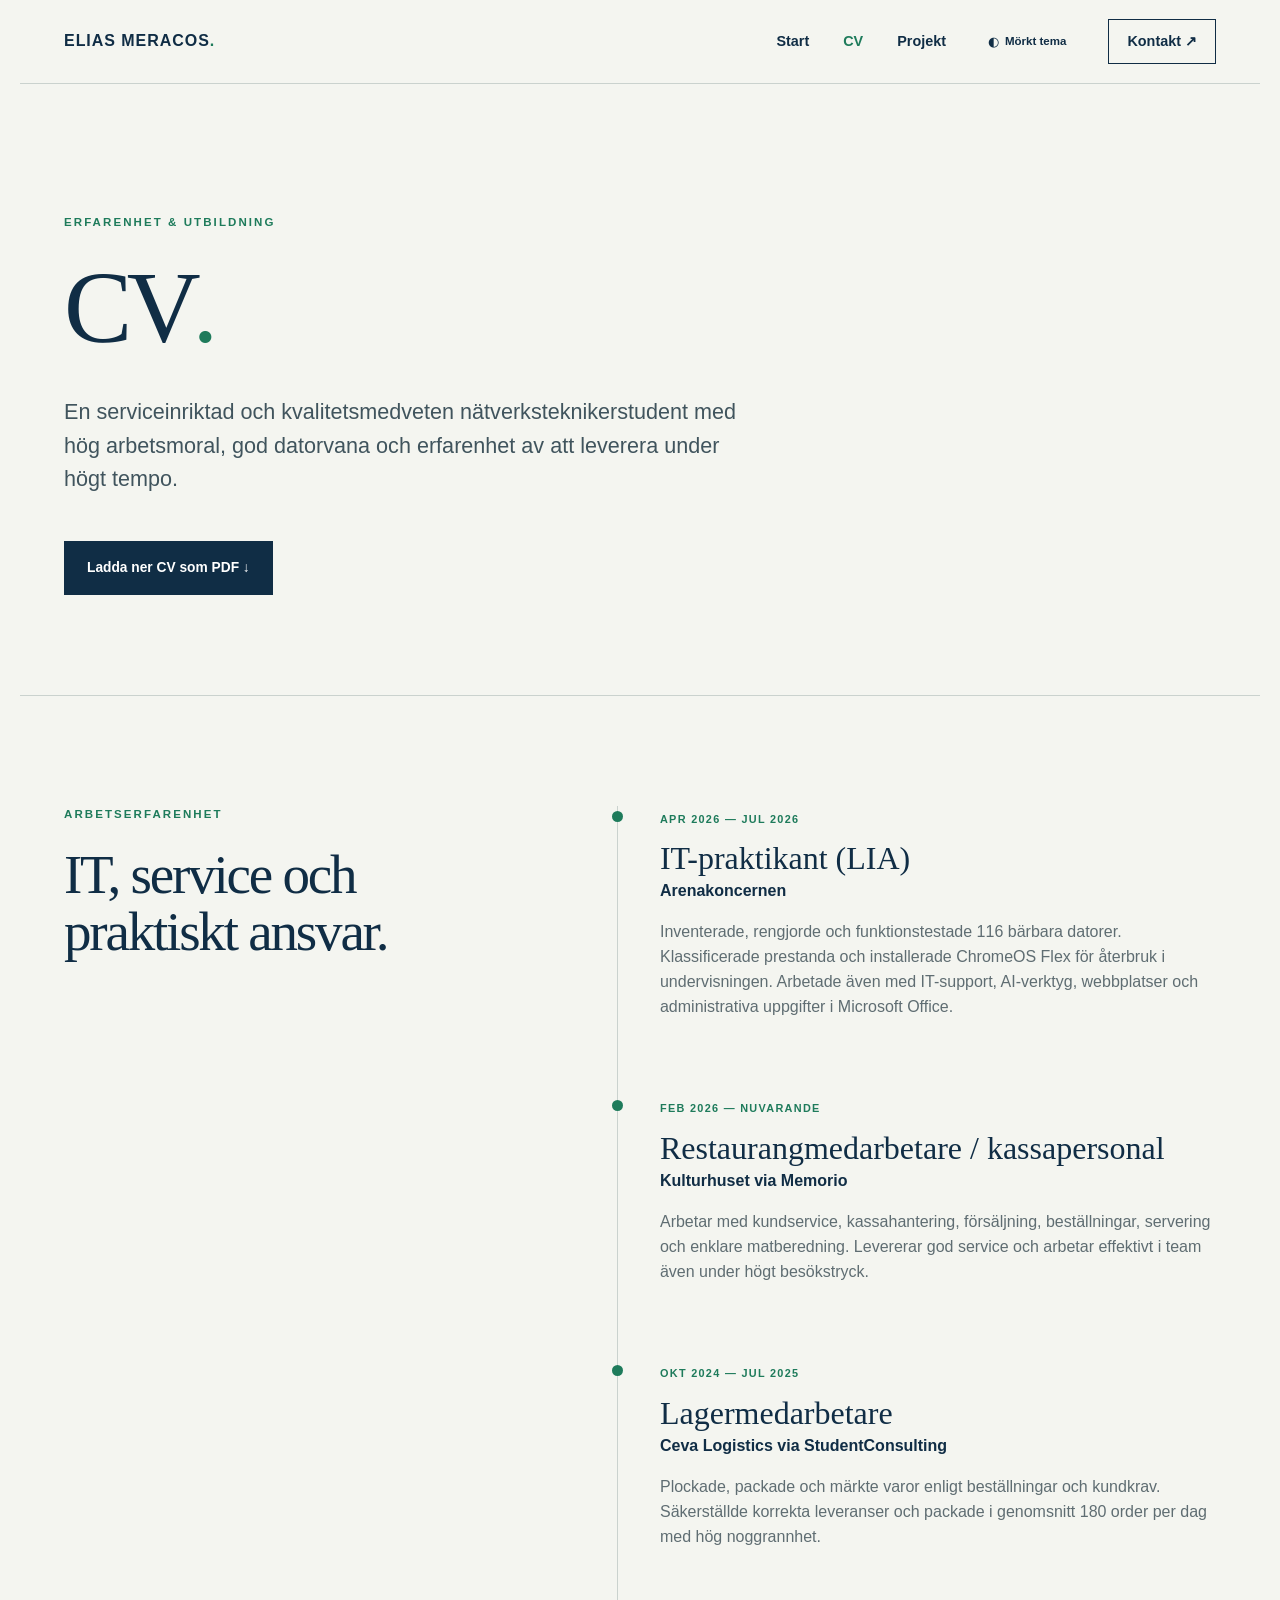
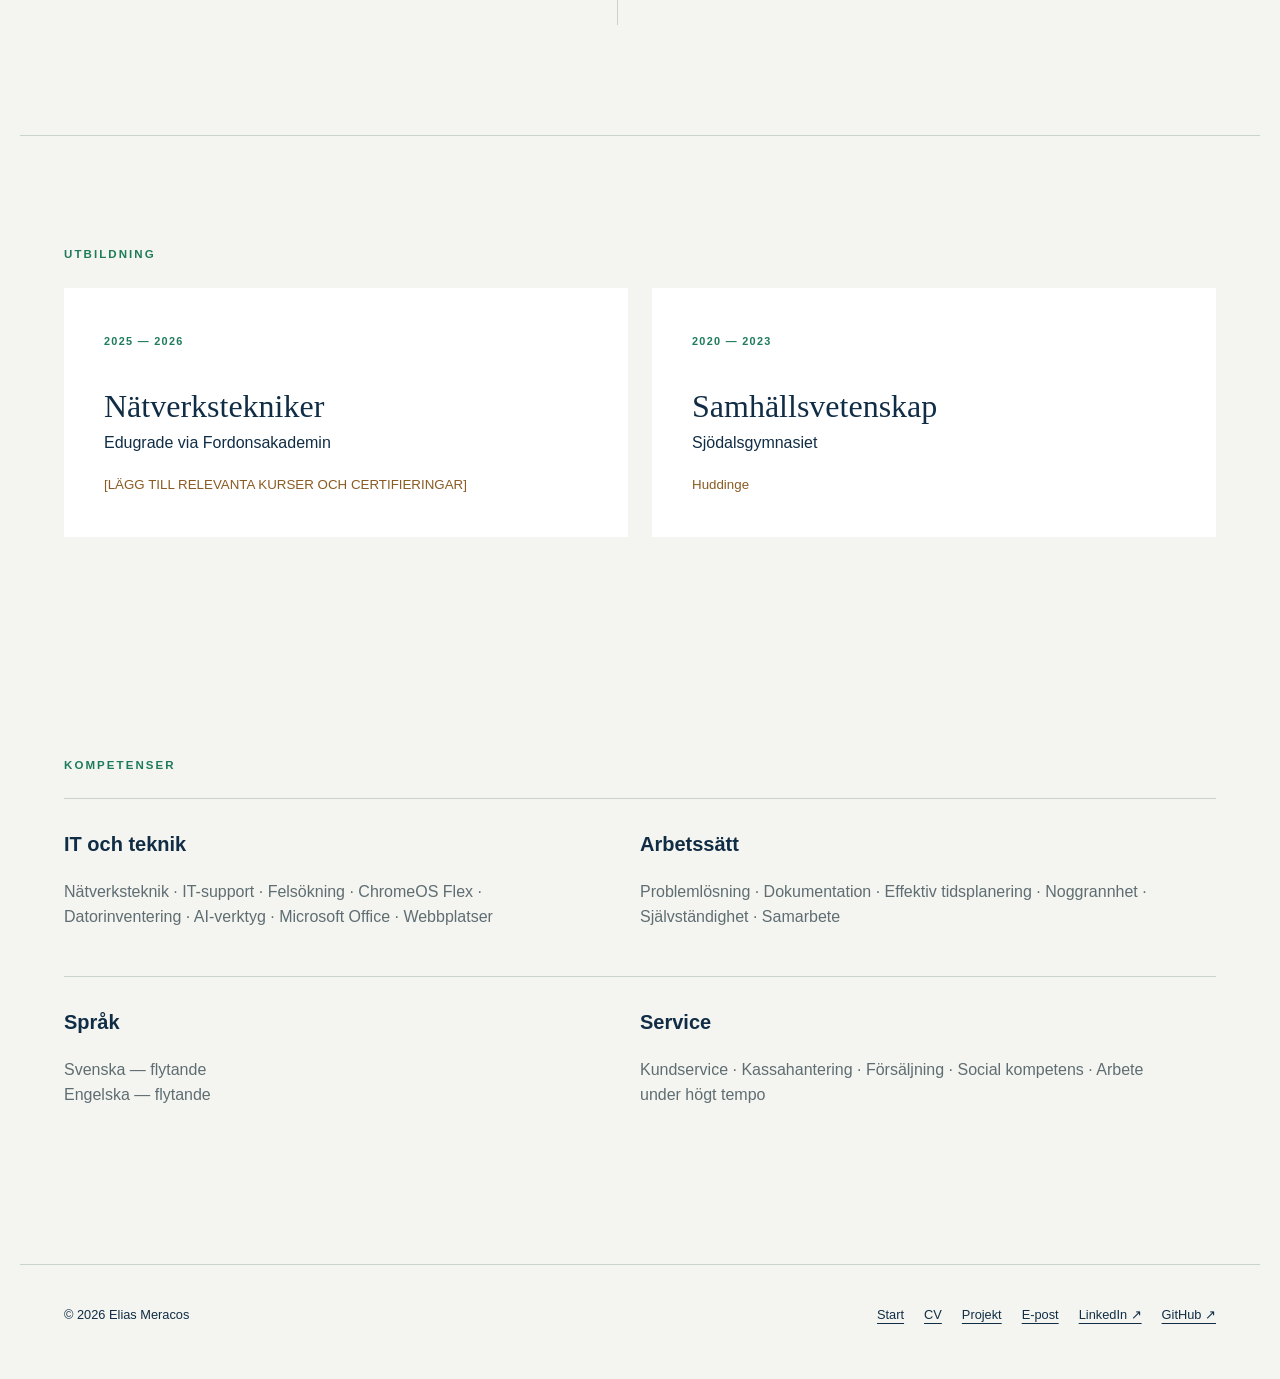
==== commit 514fa5e2: "Revert "Merge pull request #4 from dynobeats/agent/clean-infrastructure-design" This reverts commit " ====
--- a/cv.html
+++ b/cv.html
@@ -5,6 +5,6 @@
     <article><time>FEB 2026 — NUVARANDE</time><h3>Restaurangmedarbetare / kassapersonal</h3><p class="company">Kulturhuset via Memorio</p><p>Arbetar med kundservice, kassahantering, försäljning, beställningar, servering och enklare matberedning. Levererar god service och arbetar effektivt i team även under högt besökstryck.</p></article>
     <article><time>OKT 2024 — JUL 2025</time><h3>Lagermedarbetare</h3><p class="company">Ceva Logistics via StudentConsulting</p><p>Plockade, packade och märkte varor enligt beställningar och kundkrav. Säkerställde korrekta leveranser och packade i genomsnitt 180 order per dag med hög noggrannhet.</p></article>
   </div></section>
-  <section class="section education"><p class="eyebrow">UTBILDNING</p><div class="edu-grid"><article><span>2025 — 2026</span><h3>Nätverkstekniker</h3><p>Edugrade via Fordonsakademin</p><small>Nätverk · Routing · IT-säkerhet · Virtualisering · Felsökning</small></article><article><span>2020 — 2023</span><h3>Samhällsvetenskap</h3><p>Sjödalsgymnasiet</p><small>Huddinge</small></article></div></section>
+  <section class="section education"><p class="eyebrow">UTBILDNING</p><div class="edu-grid"><article><span>2025 — 2026</span><h3>Nätverkstekniker</h3><p>Edugrade via Fordonsakademin</p><small>[LÄGG TILL RELEVANTA KURSER OCH CERTIFIERINGAR]</small></article><article><span>2020 — 2023</span><h3>Samhällsvetenskap</h3><p>Sjödalsgymnasiet</p><small>Huddinge</small></article></div></section>
   <section class="section"><p class="eyebrow">KOMPETENSER</p><div class="competency"><div><h3>IT och teknik</h3><p>Nätverksteknik · IT-support · Felsökning · ChromeOS Flex · Datorinventering · AI-verktyg · Microsoft Office · Webbplatser</p></div><div><h3>Arbetssätt</h3><p>Problemlösning · Dokumentation · Effektiv tidsplanering · Noggrannhet · Självständighet · Samarbete</p></div><div><h3>Språk</h3><p>Svenska — flytande<br>Engelska — flytande</p></div><div><h3>Service</h3><p>Kundservice · Kassahantering · Försäljning · Social kompetens · Arbete under högt tempo</p></div></div></section>
 </main><footer id="site-footer"></footer></body></html>
--- a/styles.css
+++ b/styles.css
@@ -1,404 +1,8 @@
-@import url('https://fonts.googleapis.com/css2?family=Inter:wght@400;500;600;700;800&family=JetBrains+Mono:wght@400;500;600&display=swap');
-
-:root {
-  --background: #f8fafc;
-  --surface: #ffffff;
-  --surface-secondary: #f1f5f9;
-  --text-primary: #0f172a;
-  --text-secondary: #475569;
-  --text-muted: #64748b;
-  --primary: #2563eb;
-  --primary-hover: #1d4ed8;
-  --secondary-accent: #0f766e;
-  --border: #e2e8f0;
-  --success: #16a34a;
-  --focus: #3b82f6;
-  --danger: #dc2626;
-  --warning: #ca8a04;
-  --shadow-sm: 0 1px 2px rgb(15 23 42 / .04);
-  --shadow-md: 0 10px 30px rgb(15 23 42 / .07);
-  --shadow-lg: 0 24px 60px rgb(15 23 42 / .1);
-  --radius-sm: 8px;
-  --radius: 12px;
-  --radius-lg: 18px;
-  --mono: "JetBrains Mono", "SFMono-Regular", Consolas, monospace;
-  --sans: Inter, system-ui, -apple-system, BlinkMacSystemFont, "Segoe UI", sans-serif;
-  --ink: var(--text-primary);
-  --green: var(--primary);
-  --mint: #dbeafe;
-  --paper: var(--background);
-  --white: var(--surface);
-  --line: var(--border);
-  --muted: var(--text-muted);
-}
-
-* { box-sizing: border-box; }
-html { scroll-behavior: smooth; }
-body {
-  margin: 0;
-  background: var(--background);
-  color: var(--text-primary);
-  font-family: var(--sans);
-  font-size: 16px;
-  line-height: 1.7;
-  -webkit-font-smoothing: antialiased;
-}
-body::before {
-  content: "";
-  position: fixed;
-  inset: 0;
-  z-index: -1;
-  pointer-events: none;
-  opacity: .32;
-  background-image: linear-gradient(rgb(37 99 235 / .04) 1px, transparent 1px), linear-gradient(90deg, rgb(37 99 235 / .04) 1px, transparent 1px);
-  background-size: 40px 40px;
-  mask-image: linear-gradient(to bottom, #000, transparent 42rem);
-}
-a { color: inherit; }
-img { display: block; max-width: 100%; }
-button, input, textarea, select { font: inherit; }
-button, a { -webkit-tap-highlight-color: transparent; }
-:focus-visible { outline: 3px solid rgb(59 130 246 / .42); outline-offset: 3px; }
-::selection { background: #bfdbfe; color: #172554; }
-
-.skip { position: fixed; top: -80px; left: 1rem; z-index: 200; padding: .75rem 1rem; border-radius: var(--radius-sm); background: var(--text-primary); color: #fff; text-decoration: none; }
-.skip:focus { top: 1rem; }
-.section { width: min(calc(100% - 48px), 1120px); margin-inline: auto; padding: 88px 0; }
-.eyebrow, time, .education span, .detail-meta span, .console-prompt, .evidence-detail span, .decision-label {
-  margin: 0 0 18px;
-  color: var(--primary);
-  font: 600 .72rem/1.4 var(--mono);
-  letter-spacing: .1em;
-  text-transform: uppercase;
-}
-h1, h2, h3, p { margin-top: 0; }
-h1, h2, h3 { color: var(--text-primary); font-weight: 700; letter-spacing: -.035em; overflow-wrap: anywhere; }
-h1 { font-size: clamp(2.8rem, 6vw, 5.2rem); line-height: 1.02; }
-h2 { font-size: clamp(2rem, 4vw, 3.35rem); line-height: 1.12; }
-h3 { font-size: 1.18rem; line-height: 1.35; letter-spacing: -.02em; }
-.lead { max-width: 740px; color: var(--text-secondary); font-size: clamp(1.05rem, 2vw, 1.25rem); line-height: 1.75; }
-.technical-text, .tags, .status, .company, .flow-status { font-family: var(--mono); }
-
-#site-header { position: sticky; top: 0; z-index: 100; display: block; border-bottom: 1px solid rgb(226 232 240 / .9); background: rgb(255 255 255 / .88); backdrop-filter: blur(16px); }
-.site-nav { width: min(calc(100% - 48px), 1120px); min-height: 72px; margin-inline: auto; display: flex; align-items: center; justify-content: space-between; }
-.brand { display: inline-flex; align-items: center; gap: 8px; color: var(--text-primary); font-size: .91rem; font-weight: 800; letter-spacing: .055em; text-decoration: none; }
-.brand::before { content: "EM"; display: grid; width: 34px; height: 34px; place-items: center; border-radius: 9px; background: var(--primary); color: #fff; font: 600 .68rem var(--mono); letter-spacing: -.03em; }
-.brand i { color: var(--primary); font-style: normal; }
-.nav-links { display: flex; align-items: center; gap: 8px; }
-.nav-links a, .theme-toggle { min-height: 40px; display: inline-flex; align-items: center; padding: 0 13px; border-radius: var(--radius-sm); color: var(--text-secondary); font-size: .88rem; font-weight: 600; text-decoration: none; transition: background .2s, color .2s, border-color .2s; }
-.nav-links a:hover, .theme-toggle:hover { background: var(--surface-secondary); color: var(--text-primary); }
-.nav-links a.active { background: #eff6ff; color: var(--primary); }
-.nav-links .nav-contact { margin-left: 4px; border: 1px solid var(--primary); background: var(--primary); color: #fff; }
-.nav-links .nav-contact:hover { border-color: var(--primary-hover); background: var(--primary-hover); color: #fff; }
-.theme-toggle { border: 0; background: transparent; cursor: pointer; gap: 6px; }
-.theme-toggle b { font-size: .75rem; }
-.menu { display: none; min-width: 42px; min-height: 42px; border: 1px solid var(--border); border-radius: var(--radius-sm); background: var(--surface); color: var(--text-primary); cursor: pointer; }
-
-.hero { min-height: calc(92vh - 72px); display: grid; grid-template-columns: 1.12fr .88fr; align-items: center; gap: 72px; padding-top: 72px; }
-.hero h1 { max-width: 780px; margin-bottom: 28px; }
-.hero h1 span, .page-hero h1 span { color: var(--primary); }
-.actions { display: flex; flex-wrap: wrap; gap: 12px; margin-top: 32px; }
-.button { min-height: 46px; display: inline-flex; align-items: center; justify-content: center; gap: 12px; padding: 10px 18px; border: 1px solid var(--primary); border-radius: var(--radius-sm); background: var(--primary); color: #fff; font-size: .88rem; font-weight: 700; text-decoration: none; cursor: pointer; box-shadow: var(--shadow-sm); transition: transform .2s, background .2s, border-color .2s, box-shadow .2s; }
-.button:hover { transform: translateY(-2px); border-color: var(--primary-hover); background: var(--primary-hover); box-shadow: 0 8px 18px rgb(37 99 235 / .18); }
-.button.ghost, .button.line { border-color: var(--border); background: var(--surface); color: var(--text-primary); }
-.button.ghost:hover, .button.line:hover { border-color: #bfdbfe; background: #eff6ff; color: var(--primary-hover); }
-.button.light { border-color: #bfdbfe; background: #eff6ff; color: #1e40af; }
-.status { width: fit-content; display: flex; align-items: center; gap: 10px; margin-top: 28px; padding: 8px 12px; border: 1px solid #bbf7d0; border-radius: 999px; background: #f0fdf4; color: #166534; font-size: .72rem; }
-.status i { width: 8px; height: 8px; border-radius: 50%; background: var(--success); box-shadow: 0 0 0 4px rgb(22 163 74 / .12); }
-
-.portrait { position: relative; min-height: 470px; overflow: hidden; border: 1px solid #dbeafe; border-radius: var(--radius-lg); background: linear-gradient(145deg, #fff, #eff6ff); box-shadow: var(--shadow-lg); }
-.portrait::before, .portrait::after { content: ""; position: absolute; border-radius: 50%; border: 1px solid rgb(37 99 235 / .18); }
-.portrait::before { width: 330px; height: 330px; top: -100px; right: -120px; }
-.portrait::after { width: 210px; height: 210px; bottom: -80px; left: -70px; }
-.infra-visual { position: absolute; inset: 0; display: grid; place-items: center; padding: 44px; }
-.infra-panel { position: relative; z-index: 2; width: 100%; padding: 26px; border: 1px solid var(--border); border-radius: var(--radius); background: rgb(255 255 255 / .92); box-shadow: var(--shadow-md); }
-.infra-panel header { display: flex; align-items: center; justify-content: space-between; padding-bottom: 18px; border-bottom: 1px solid var(--border); color: var(--text-muted); font: 500 .68rem var(--mono); }
-.infra-panel header span:first-child::before { content: ""; display: inline-block; width: 7px; height: 7px; margin-right: 8px; border-radius: 50%; background: var(--success); box-shadow: 0 0 0 4px rgb(22 163 74 / .12); }
-.infra-topology { display: grid; grid-template-columns: repeat(3, 1fr); align-items: center; gap: 25px; padding: 44px 0 30px; }
-.infra-device { position: relative; z-index: 1; padding: 18px 8px; border: 1px solid #bfdbfe; border-radius: 10px; background: #eff6ff; color: #1e40af; text-align: center; font: 600 .68rem var(--mono); }
-.infra-device:not(:last-child)::after { content: ""; position: absolute; top: 50%; left: calc(100% + 1px); width: 26px; height: 1px; background: var(--primary); }
-.infra-device b { display: block; margin: 7px auto 0; color: var(--text-primary); font-size: .61rem; font-weight: 500; }
-.infra-metrics { display: grid; grid-template-columns: repeat(3, 1fr); gap: 8px; }
-.infra-metrics div { padding: 11px; border-radius: 8px; background: var(--surface-secondary); color: var(--text-muted); font: 500 .59rem var(--mono); }
-.infra-metrics strong { display: block; color: var(--text-primary); font-size: .82rem; }
-.portrait > .initials, .portrait > span { display: none; }
-
-.about-grid, .cv-layout, .story { display: grid; grid-template-columns: .72fr 1.28fr; gap: 80px; border-top: 1px solid var(--border); }
-.about-grid h2, .story h2 { font-size: clamp(2rem, 3.6vw, 3rem); }
-.about-grid > div:last-child > p, .story > div > p { color: var(--text-secondary); font-size: 1.06rem; }
-.text-link { display: inline-block; margin-top: 10px; color: var(--primary); font-weight: 700; text-underline-offset: 5px; }
-.section-head { display: flex; align-items: end; justify-content: space-between; gap: 30px; }
-.section-head span { color: var(--text-muted); font: .7rem var(--mono); }
-.skill-grid { display: grid; grid-template-columns: repeat(4, 1fr); gap: 16px; margin-top: 40px; }
-.skill-grid article, .edu-grid article, .competency > div { padding: 26px; border: 1px solid var(--border); border-radius: var(--radius); background: var(--surface); box-shadow: var(--shadow-sm); transition: transform .2s, border-color .2s, box-shadow .2s; }
-.skill-grid article:hover, .edu-grid article:hover, .competency > div:hover { transform: translateY(-3px); border-color: #bfdbfe; box-shadow: var(--shadow-md); }
-.skill-grid b { display: inline-grid; width: 34px; height: 28px; place-items: center; border-radius: 6px; background: #eff6ff; color: var(--primary); font: 600 .68rem var(--mono); }
-.skill-grid h3 { margin: 28px 0 10px; }
-.skill-grid p { margin-bottom: 0; color: var(--text-secondary); font-size: .91rem; }
-
-.contact, .cta, .presentation-box { width: min(calc(100% - 48px), 1120px); margin-bottom: 88px; padding: 56px; border: 1px solid #1e3a8a; border-radius: var(--radius-lg); background: linear-gradient(135deg, #172554, #1e3a8a); color: #fff; box-shadow: var(--shadow-lg); }
-.contact { display: grid; grid-template-columns: 1fr 1fr; gap: 70px; }
-.contact h2, .cta h2, .presentation-box h2 { color: #fff; }
-.contact .eyebrow, .cta .eyebrow, .presentation-box .eyebrow { color: #93c5fd; }
-.contact h2 em { color: #bfdbfe; font-style: normal; }
-.contact a { color: #bfdbfe; }
-.contact-placeholders { font: .72rem var(--mono); letter-spacing: .03em; }
-.contact form { display: grid; gap: 16px; }
-.contact label { color: #dbeafe; font-size: .76rem; font-weight: 700; }
-.contact input, .contact textarea { width: 100%; display: block; margin-top: 7px; padding: 12px 13px; border: 1px solid #64748b; border-radius: var(--radius-sm); background: rgb(255 255 255 / .08); color: #fff; resize: vertical; }
-.contact input:focus, .contact textarea:focus { border-color: #93c5fd; outline: 3px solid rgb(147 197 253 / .25); }
-
-.site-footer { width: min(calc(100% - 48px), 1120px); margin-inline: auto; padding: 38px 0 48px; border-top: 1px solid var(--border); display: flex; justify-content: space-between; gap: 30px; color: var(--text-muted); font-size: .8rem; }
-.footer-links { display: flex; flex-wrap: wrap; gap: 18px; }
-.footer-links a { color: var(--text-secondary); text-underline-offset: 4px; }
-
-.page-hero { padding-top: 110px; padding-bottom: 72px; }
-.page-hero h1 { margin-bottom: 28px; }
-.page-hero .button { margin-top: 22px; }
-.timeline { display: grid; gap: 18px; }
-.timeline article { position: relative; padding: 28px 30px 28px 38px; border: 1px solid var(--border); border-radius: var(--radius); background: var(--surface); box-shadow: var(--shadow-sm); }
-.timeline article::before { content: ""; position: absolute; top: 34px; left: -6px; width: 11px; height: 11px; border: 3px solid var(--background); border-radius: 50%; background: var(--primary); box-shadow: 0 0 0 1px #93c5fd; }
-.timeline time { display: block; margin-bottom: 10px; }
-.timeline h3 { margin-bottom: 2px; font-size: 1.35rem; }
-.company { color: var(--secondary-accent); font-size: .78rem; font-weight: 600; }
-.timeline article > p:last-child { margin-bottom: 0; color: var(--text-secondary); }
-.education { border-top: 1px solid var(--border); }
-.edu-grid { display: grid; grid-template-columns: 1fr 1fr; gap: 16px; }
-.edu-grid article { min-height: 230px; }
-.edu-grid h3 { margin: 34px 0 5px; font-size: 1.45rem; }
-.edu-grid p { color: var(--text-secondary); }
-.edu-grid small, .placeholder { color: #92400e; font-size: .75rem; }
-.competency { display: grid; grid-template-columns: 1fr 1fr; gap: 16px; }
-.competency p { margin-bottom: 0; color: var(--text-secondary); }
-
-.project-list { padding-top: 10px; }
-.project-card { overflow: hidden; margin-bottom: 28px; border: 1px solid var(--border); border-radius: var(--radius-lg); background: var(--surface); box-shadow: var(--shadow-md); }
-.project-image { position: relative; display: block; overflow: hidden; background: var(--surface-secondary); }
-.project-image img { width: 100%; aspect-ratio: 16 / 7; object-fit: cover; transition: transform .35s; }
-.project-image:hover img { transform: scale(1.015); }
-.project-info { display: grid; grid-template-columns: 1.08fr .92fr; gap: 60px; padding: 36px; }
-.project-info h2 { margin-bottom: 0; font-size: clamp(1.7rem, 3vw, 2.55rem); }
-.project-info > div:last-child > p { color: var(--text-secondary); }
-.tags { display: flex; flex-wrap: wrap; gap: 7px; margin: 20px 0 25px; }
-.tags span { display: inline-flex; padding: 5px 9px; border: 1px solid #dbeafe; border-radius: 6px; background: #eff6ff; color: #1e40af; font: 500 .72rem var(--mono); }
-.add-project { display: flex; align-items: center; gap: 24px; padding: 30px; border: 1px dashed #94a3b8; border-radius: var(--radius); color: var(--text-muted); }
-.add-project > span { font: 300 2rem var(--mono); }
-.add-project h3 { margin-bottom: 3px; }
-.add-project p { margin: 0; font: .7rem var(--mono); }
-
-.detail-hero { padding-top: 88px; }
-.detail-hero h1 { max-width: 960px; font-size: clamp(2.7rem, 5.7vw, 4.9rem); }
-.back { display: inline-flex; margin-bottom: 60px; color: var(--primary); font-weight: 700; text-decoration: none; }
-.detail-meta { display: grid; grid-template-columns: repeat(3, 1fr); gap: 14px; margin-top: 45px; }
-.detail-meta > div { padding: 18px; border: 1px solid var(--border); border-radius: var(--radius-sm); background: var(--surface); }
-.detail-meta span { display: block; margin-bottom: 4px; }
-.detail-meta b { font-size: .9rem; }
-.wide-cover, .clean-slide { overflow: hidden; border: 1px solid var(--border); border-radius: var(--radius-lg); background: var(--surface); box-shadow: var(--shadow-lg); }
-.clean-slide img, .wide-cover img { width: 100%; }
-.story { border-top: 1px solid var(--border); }
-.story h3 { margin: 35px 0 10px; }
-.big-copy { color: var(--text-primary) !important; font-size: 1.35rem !important; font-weight: 500; }
-.presentation-box { display: flex; align-items: end; justify-content: space-between; gap: 50px; }
-.presentation-box > div:first-child { max-width: 650px; }
-.presentation-box h2 { font-size: clamp(2.2rem, 4vw, 3.4rem); }
-
-.slide-section { padding-top: 20px; }
-.slide-heading { display: flex; justify-content: space-between; align-items: end; gap: 30px; margin-bottom: 30px; }
-.slide-heading h2 { margin-bottom: 0; }
-.slide-heading > p { color: var(--text-muted); text-align: right; font: .75rem var(--mono); }
-.slide-viewer { position: relative; padding: 22px 72px; border: 1px solid var(--border); border-radius: var(--radius-lg); background: var(--surface-secondary); }
-.slide-viewer > img { width: 100%; aspect-ratio: 16 / 9; object-fit: contain; border-radius: 4px; background: #fff; box-shadow: var(--shadow-md); }
-.slide-arrow { position: absolute; z-index: 2; top: 50%; width: 42px; height: 42px; transform: translateY(-50%); border: 1px solid var(--border); border-radius: 50%; background: var(--surface); color: var(--text-primary); cursor: pointer; transition: background .2s, color .2s; }
-.slide-arrow:hover { background: var(--primary); color: #fff; }
-.slide-arrow.previous { left: 15px; }
-.slide-arrow.next { right: 15px; }
-.slide-thumbs { display: grid; grid-template-columns: repeat(6, 1fr); gap: 9px; margin-top: 12px; }
-.slide-thumbs button { position: relative; padding: 0; overflow: hidden; border: 2px solid transparent; border-radius: 6px; background: none; cursor: pointer; }
-.slide-thumbs button.active { border-color: var(--primary); }
-.slide-thumbs img { width: 100%; aspect-ratio: 16 / 9; object-fit: cover; }
-.slide-thumbs span { position: absolute; right: 3px; bottom: 3px; padding: 1px 5px; border-radius: 4px; background: var(--text-primary); color: #fff; font: .6rem var(--mono); }
-
-.assessment, .network-lab, .troubleshoot { display: grid; grid-template-columns: .75fr 1.25fr; gap: 65px; border-top: 1px solid var(--border); }
-.assessment-intro > p, .challenge-copy > p { color: var(--text-secondary); }
-.model-note { margin-top: 30px; padding-left: 14px; border-left: 3px solid var(--secondary-accent); color: var(--text-secondary); font-size: .8rem; }
-.assessment-tool, .topology { padding: 30px; border: 1px solid var(--border); border-radius: var(--radius); background: var(--surface); box-shadow: var(--shadow-md); }
-.field > label, .field-grid label { color: var(--text-secondary); font-size: .75rem; font-weight: 700; }
-.field > label { display: flex; justify-content: space-between; }
-.field output { color: var(--primary); font-family: var(--mono); }
-.field input { width: 100%; margin: 14px 0 25px; accent-color: var(--primary); }
-.field-grid { display: grid; grid-template-columns: 1fr 1fr; gap: 15px; }
-.field-grid select { width: 100%; display: block; margin-top: 7px; padding: 11px; border: 1px solid var(--border); border-radius: var(--radius-sm); background: var(--background); color: var(--text-primary); }
-.checks { display: flex; flex-wrap: wrap; gap: 22px; margin: 24px 0; }
-.checks label { font-size: .86rem; }
-.checks input { accent-color: var(--primary); }
-.decision { display: grid; grid-template-columns: auto 1fr; align-items: center; gap: 22px; padding-top: 25px; border-top: 1px solid var(--border); }
-.score-ring { --score: 0deg; width: 104px; height: 104px; display: grid; place-content: center; border-radius: 50%; text-align: center; background: radial-gradient(circle at center, #fff 59%, transparent 61%), conic-gradient(var(--success) var(--score), var(--border) 0); }
-.score-ring[data-state="medium"] { background: radial-gradient(circle at center, #fff 59%, transparent 61%), conic-gradient(var(--warning) var(--score), var(--border) 0); }
-.score-ring[data-state="low"] { background: radial-gradient(circle at center, #fff 59%, transparent 61%), conic-gradient(var(--danger) var(--score), var(--border) 0); }
-.score-ring strong { font-size: 1.8rem; line-height: 1; }
-.score-ring span { color: var(--text-muted); font-size: .62rem; }
-.decision-label { margin-bottom: 4px; }
-.decision h3 { margin-bottom: 7px; }
-.decision > div > p:last-child { margin: 0; color: var(--text-secondary); font-size: .82rem; }
-.score-breakdown { margin-top: 26px; }
-.score-breakdown > div { display: grid; grid-template-columns: 72px 1fr 40px; align-items: center; gap: 10px; margin: 8px 0; font: .68rem var(--mono); }
-.score-breakdown i { height: 6px; overflow: hidden; border-radius: 99px; background: var(--border); }
-.score-breakdown b { height: 100%; display: block; background: var(--primary); transition: width .3s; }
-.score-breakdown strong { text-align: right; }
-
-.flow-buttons { display: grid; gap: 8px; margin-top: 30px; }
-.flow-buttons button { padding: 12px 14px; border: 1px solid var(--border); border-radius: var(--radius-sm); background: var(--surface); color: var(--text-primary); text-align: left; font-weight: 700; cursor: pointer; }
-.flow-buttons button:hover, .flow-buttons button.selected { border-color: #bfdbfe; background: #eff6ff; color: var(--primary); }
-.topology { min-height: 590px; }
-.net-node { position: relative; z-index: 2; padding: 15px 18px; border: 1px solid var(--border); border-radius: var(--radius-sm); background: var(--background); text-align: center; transition: transform .2s, background .2s, color .2s; }
-.net-node span { display: block; color: var(--primary); font: .6rem var(--mono); letter-spacing: .08em; }
-.net-node b { display: block; margin-top: 4px; }
-.net-node.active { transform: scale(1.025); border-color: var(--primary); background: var(--primary); color: #fff; }
-.net-node.active span { color: #dbeafe; }
-.net-node.internet, .net-node.pfsense { max-width: 280px; margin: auto; }
-.net-node.pfsense { border-width: 2px; border-color: var(--primary); }
-.net-link { position: relative; display: block; background: #cbd5e1; transition: background .2s, box-shadow .2s; }
-.net-link.active { background: var(--primary); box-shadow: 0 0 0 3px rgb(37 99 235 / .12); }
-.net-link.vertical { width: 2px; height: 42px; margin: auto; }
-.branches { position: relative; height: 58px; }
-.branches::before { content: ""; position: absolute; top: 28px; left: 25%; right: 25%; height: 2px; background: #cbd5e1; }
-.branches .net-link { position: absolute; top: 28px; width: 2px; height: 31px; }
-.branches .left { left: 25%; }
-.branches .right { right: 25%; }
-.branches:has(.net-link.active)::before { background: linear-gradient(90deg, var(--primary), #cbd5e1 48%, var(--primary)); }
-.lanes { display: grid; grid-template-columns: 1fr 1fr; gap: 45px; }
-.dns-name { margin-top: 10px; color: var(--secondary-accent); text-align: center; font: .75rem var(--mono); }
-.flow-status { margin-top: 30px; padding-top: 20px; border-top: 1px solid var(--border); color: var(--text-secondary); font-size: .75rem; }
-.downloads { display: flex; align-items: end; justify-content: space-between; gap: 40px; border-top: 1px solid var(--border); }
-.downloads h2 { margin-bottom: 0; }
-
-.challenge-progress { height: 6px; overflow: hidden; margin-top: 32px; border-radius: 99px; background: var(--border); }
-.challenge-progress i { width: 0; height: 100%; display: block; background: var(--primary); transition: width .3s; }
-.challenge-copy > span { display: block; margin-top: 8px; color: var(--text-muted); font: .7rem var(--mono); }
-.challenge-console { min-height: 420px; padding: 28px; border: 1px solid #1e3a8a; border-radius: var(--radius); background: #0f172a; color: #e2e8f0; box-shadow: var(--shadow-lg); }
-.console-top { display: flex; align-items: center; gap: 7px; margin-bottom: 25px; padding-bottom: 16px; border-bottom: 1px solid #334155; }
-.console-top span { width: 8px; height: 8px; border-radius: 50%; background: #64748b; }
-.console-top b { margin-left: 9px; color: #94a3b8; font: 400 .68rem var(--mono); }
-.console-prompt { color: #93c5fd; }
-.challenge-console h3 { color: #f8fafc; font-size: 1.3rem; font-weight: 500; }
-.challenge-options { display: grid; gap: 8px; }
-.challenge-options button { padding: 12px; border: 1px solid #475569; border-radius: var(--radius-sm); background: transparent; color: #f8fafc; text-align: left; cursor: pointer; }
-.challenge-options button:hover:not(:disabled) { border-color: #93c5fd; background: rgb(37 99 235 / .14); }
-.challenge-options button.correct { border-color: #4ade80; background: #166534; }
-.challenge-options button.partial { border-color: #facc15; background: #713f12; }
-.challenge-options button.wrong { border-color: #f87171; background: #7f1d1d; }
-.challenge-feedback { min-height: 58px; padding-top: 14px; color: #cbd5e1; font-size: .84rem; }
-.challenge-feedback.success { color: #86efac; }
-.challenge-feedback.notice { color: #fde68a; }
-
-.evidence { border-top: 1px solid var(--border); }
-.evidence-head { display: grid; grid-template-columns: 1fr .62fr; align-items: end; gap: 70px; }
-.evidence-head > p { color: var(--text-secondary); }
-.matrix-wrap { margin-top: 40px; overflow-x: auto; border: 1px solid var(--border); border-radius: var(--radius); background: var(--surface); }
-.evidence-matrix { width: 100%; min-width: 680px; border-collapse: collapse; }
-.evidence-matrix th, .evidence-matrix td { padding: 16px; border-bottom: 1px solid var(--border); text-align: left; }
-.evidence-matrix thead th { background: var(--surface-secondary); color: var(--text-secondary); font: 600 .68rem var(--mono); letter-spacing: .04em; }
-.evidence-matrix tbody th { font-size: .9rem; }
-.evidence-matrix button { width: 100%; padding: 9px; border: 1px solid var(--border); border-radius: 6px; background: var(--surface); color: var(--text-primary); cursor: pointer; }
-.evidence-matrix button:hover, .evidence-matrix button.selected { border-color: var(--primary); background: #eff6ff; color: var(--primary); }
-.evidence-detail { display: grid; grid-template-columns: 130px 1fr; gap: 20px; margin-top: 16px; padding: 20px; border: 1px solid #bfdbfe; border-radius: var(--radius); background: #eff6ff; color: var(--text-primary); }
-.evidence-detail span { margin: 0; }
-.evidence-detail p { margin: 0; }
-
-.reveal { animation: rise .55s ease both; }
-@keyframes rise { from { opacity: 0; transform: translateY(14px); } to { opacity: 1; transform: none; } }
-
-:root[data-theme="dark"] {
-  --background: #0f172a;
-  --surface: #172033;
-  --surface-secondary: #1e293b;
-  --text-primary: #f8fafc;
-  --text-secondary: #cbd5e1;
-  --text-muted: #94a3b8;
-  --border: #334155;
-  --primary: #60a5fa;
-  --primary-hover: #93c5fd;
-  --secondary-accent: #5eead4;
-  --ink: var(--text-primary);
-  --paper: var(--background);
-  --white: var(--surface);
-  --line: var(--border);
-  --muted: var(--text-muted);
-}
-html[data-theme="dark"] #site-header { background: rgb(15 23 42 / .88); }
-html[data-theme="dark"] .portrait, html[data-theme="dark"] .infra-panel { background: #172033; }
-html[data-theme="dark"] .infra-device, html[data-theme="dark"] .tags span, html[data-theme="dark"] .nav-links a.active { background: #1e3a5f; color: #bfdbfe; }
-html[data-theme="dark"] .infra-metrics div { background: #1e293b; }
-html[data-theme="dark"] .status { border-color: #166534; background: #052e16; color: #86efac; }
-html[data-theme="dark"] .button.ghost, html[data-theme="dark"] .button.line { background: var(--surface); color: var(--text-primary); }
-html[data-theme="dark"] .score-ring { background: radial-gradient(circle at center, #172033 59%, transparent 61%), conic-gradient(var(--success) var(--score), var(--border) 0); }
-html[data-theme="dark"] .score-ring[data-state="medium"] { background: radial-gradient(circle at center, #172033 59%, transparent 61%), conic-gradient(var(--warning) var(--score), var(--border) 0); }
-html[data-theme="dark"] .score-ring[data-state="low"] { background: radial-gradient(circle at center, #172033 59%, transparent 61%), conic-gradient(var(--danger) var(--score), var(--border) 0); }
-html[data-theme="dark"] .field-grid select, html[data-theme="dark"] .net-node { background: var(--surface-secondary); color: var(--text-primary); }
-
-@media (max-width: 900px) {
-  .hero { grid-template-columns: 1fr; min-height: auto; gap: 48px; }
-  .portrait { min-height: 420px; max-width: 620px; }
-  .skill-grid { grid-template-columns: 1fr 1fr; }
-  .about-grid, .cv-layout, .story, .project-info, .assessment, .network-lab, .troubleshoot { grid-template-columns: 1fr; gap: 38px; }
-  .project-info { padding: 30px; }
-  .contact { grid-template-columns: 1fr; gap: 38px; }
-  .evidence-head { grid-template-columns: 1fr; gap: 16px; }
-}
-
-@media (max-width: 720px) {
-  .section { width: min(calc(100% - 32px), 1120px); padding: 64px 0; }
-  .site-nav, .site-footer { width: min(calc(100% - 32px), 1120px); }
-  .menu { display: inline-grid; place-items: center; }
-  .nav-links { position: absolute; top: 72px; left: 0; right: 0; display: none; padding: 14px 16px 18px; border-bottom: 1px solid var(--border); background: rgb(255 255 255 / .98); box-shadow: var(--shadow-md); flex-direction: column; align-items: stretch; }
-  html[data-theme="dark"] .nav-links { background: #0f172a; }
-  .nav-links.open { display: flex; }
-  .nav-links a, .theme-toggle { width: 100%; justify-content: flex-start; }
-  .nav-links .nav-contact { margin: 5px 0 0; justify-content: center; }
-  .page-hero { padding-top: 80px; }
-  .portrait { min-height: 380px; }
-  .infra-visual { padding: 24px; }
-  .infra-panel { padding: 20px; }
-  .contact, .cta, .presentation-box { width: min(calc(100% - 32px), 1120px); padding: 34px 24px; }
-  .project-image img { aspect-ratio: 16 / 9; }
-  .detail-meta { grid-template-columns: 1fr; }
-  .edu-grid, .competency { grid-template-columns: 1fr; }
-  .presentation-box, .downloads, .slide-heading { display: block; }
-  .presentation-box .actions, .downloads .actions { margin-top: 25px; }
-  .slide-heading > p { text-align: left; }
-  .slide-viewer { padding: 10px 48px; }
-  .slide-arrow { width: 34px; height: 34px; }
-  .slide-arrow.previous { left: 7px; }
-  .slide-arrow.next { right: 7px; }
-  .slide-thumbs { grid-template-columns: repeat(4, 1fr); }
-  .site-footer { flex-direction: column; }
-}
-
-@media (max-width: 520px) {
-  h1 { font-size: 2.75rem; }
-  .hero { padding-top: 52px; }
-  .hero h1 { font-size: 2.65rem; }
-  .actions .button { width: 100%; }
-  .portrait { min-height: 330px; }
-  .infra-topology { gap: 14px; padding: 35px 0 24px; }
-  .infra-device { padding: 13px 4px; font-size: .58rem; }
-  .infra-device:not(:last-child)::after { width: 15px; }
-  .infra-metrics div { padding: 8px; font-size: .5rem; }
-  .skill-grid { grid-template-columns: 1fr; }
-  .contact { margin-bottom: 64px; }
-  .project-info { padding: 22px; }
-  .field-grid, .decision { grid-template-columns: 1fr; }
-  .assessment-tool, .topology { padding: 20px; }
-  .lanes { gap: 16px; }
-  .evidence-detail { grid-template-columns: 1fr; }
-  .slide-thumbs { grid-template-columns: repeat(3, 1fr); }
-}
-
-@media (prefers-reduced-motion: reduce) {
-  *, *::before, *::after {
-    scroll-behavior: auto !important;
-    animation-duration: .01ms !important;
-    animation-iteration-count: 1 !important;
-    transition-duration: .01ms !important;
-  }
-}
+:root{--ink:#102d45;--green:#1e7b5b;--mint:#bce3d3;--paper:#f4f5f0;--white:#fff;--line:#cad2ce;--muted:#5f6d72;--serif:Georgia,'Times New Roman',serif;--sans:Inter,Arial,sans-serif}*{box-sizing:border-box}html{scroll-behavior:smooth}body{margin:0;background:var(--paper);color:var(--ink);font-family:var(--sans);line-height:1.55}a{color:inherit}img{max-width:100%;display:block}.skip{position:fixed;top:-60px;left:1rem;z-index:100;background:#fff;padding:.8rem}.skip:focus{top:1rem}.section{max-width:1240px;margin:auto;padding:110px 44px}.eyebrow{font-size:.72rem;font-weight:800;letter-spacing:.18em;margin:0 0 24px;color:var(--green)}h1,h2,h3,p{margin-top:0}h1,h2{font-family:var(--serif);font-weight:400;line-height:1.02}h1{font-size:clamp(3.6rem,8vw,7.5rem);letter-spacing:-.055em}h2{font-size:clamp(2.3rem,4.3vw,4.6rem);letter-spacing:-.04em}h3{font-size:1.25rem}.lead{font-size:clamp(1.08rem,1.8vw,1.35rem);color:#40545d;max-width:700px}.site-nav{height:84px;display:flex;align-items:center;justify-content:space-between;max-width:1240px;margin:auto;padding:0 44px;border-bottom:1px solid var(--line)}.brand{text-decoration:none;font-weight:800;letter-spacing:.06em}.brand i{color:var(--green);font-style:normal}.nav-links{display:flex;gap:34px;align-items:center}.nav-links a{text-decoration:none;font-size:.9rem;font-weight:650}.nav-links a.active{color:var(--green)}.nav-contact{border:1px solid var(--ink);padding:10px 18px}.menu{display:none;border:0;background:none;font-size:1.5rem}.hero{min-height:calc(100vh - 84px);display:grid;grid-template-columns:1.25fr .75fr;gap:8vw;align-items:center}.hero h1{font-size:clamp(3.4rem,6.3vw,6.6rem);margin-bottom:32px}.hero h1 span,.page-hero h1 span{color:var(--green);font-style:italic}.actions{display:flex;gap:12px;flex-wrap:wrap;margin-top:34px}.button{display:inline-flex;gap:18px;align-items:center;text-decoration:none;background:var(--ink);color:white;padding:15px 22px;border:1px solid var(--ink);font-weight:750;font-size:.86rem;transition:.25s}.button:hover{transform:translateY(-3px);background:var(--green);border-color:var(--green)}.button:focus-visible,a:focus-visible{outline:3px solid #e4a530;outline-offset:3px}.button.ghost{background:transparent;color:var(--ink)}.status{display:flex;align-items:center;gap:9px;margin-top:28px;font-size:.78rem;color:var(--muted)}.status i{width:8px;height:8px;border-radius:50%;background:#38a975;box-shadow:0 0 0 5px #d8eee4}.portrait{aspect-ratio:4/5;position:relative;background:linear-gradient(145deg,var(--mint),#8fc8b0);display:grid;place-items:center;overflow:hidden}.portrait:before{content:"";position:absolute;width:120%;height:120%;border:1px solid rgba(16,45,69,.22);border-radius:50%}.portrait .initials{font:italic 7rem var(--serif);z-index:1}.portrait span{position:absolute;bottom:22px;font-size:.66rem;letter-spacing:.14em}.about-grid,.cv-layout,.story{display:grid;grid-template-columns:.8fr 1.2fr;gap:12vw;border-top:1px solid var(--line)}.about-grid p,.story>div>p{font-size:1.15rem;color:#455960}.text-link{display:inline-block;margin-top:18px;font-weight:750;text-underline-offset:6px}.section-head{display:flex;justify-content:space-between;align-items:end}.section-head span{color:var(--muted);font-size:.75rem}.skill-grid{display:grid;grid-template-columns:repeat(4,1fr);border-top:1px solid var(--line);margin-top:46px}.skill-grid article{padding:30px 24px 20px 0;border-right:1px solid var(--line);min-height:240px}.skill-grid article:not(:first-child){padding-left:24px}.skill-grid b{color:var(--green);font-size:.75rem}.skill-grid h3{margin-top:55px}.skill-grid p{font-size:.9rem;color:var(--muted)}.cta,.presentation-box{background:var(--ink);color:white;max-width:1150px;margin-bottom:90px}.cta .eyebrow,.presentation-box .eyebrow{color:var(--mint)}.cta h2 em{color:var(--mint);font-weight:400}.button.light{background:var(--mint);color:var(--ink);border-color:var(--mint)}.button.line{background:transparent;border-color:#9bb0ba}.site-footer{max-width:1240px;margin:auto;padding:40px 44px 55px;border-top:1px solid var(--line);display:flex;justify-content:space-between;font-size:.8rem}.footer-links{display:flex;gap:20px}.footer-links a{text-underline-offset:4px}.page-hero{padding-top:130px;padding-bottom:100px}.page-hero h1{margin-bottom:35px}.page-hero .button{margin-top:24px}.timeline article{position:relative;padding:0 0 60px 42px;border-left:1px solid var(--line)}.timeline article:before{content:"";position:absolute;left:-6px;top:5px;width:11px;height:11px;background:var(--green);border-radius:50%}.timeline time,.education span{font-size:.68rem;letter-spacing:.12em;color:var(--green);font-weight:800}.timeline h3{font:2rem var(--serif);margin:10px 0 2px}.company{font-weight:800}.timeline article>p:last-child{color:var(--muted);max-width:620px}.education{border-top:1px solid var(--line)}.edu-grid{display:grid;grid-template-columns:1fr 1fr;gap:24px}.edu-grid article{background:white;padding:40px}.edu-grid h3{font:2rem var(--serif);margin:35px 0 6px}.edu-grid small,.placeholder{color:#8a5b22}.competency{display:grid;grid-template-columns:1fr 1fr}.competency>div{padding:30px 40px 30px 0;border-top:1px solid var(--line)}.competency p{color:var(--muted)}.project-list{padding-top:20px}.project-card{border-top:1px solid var(--line);padding-top:50px}.project-image{overflow:hidden;display:block}.project-image img{width:100%;aspect-ratio:16/8;object-fit:cover;transition:.5s}.project-image:hover img{transform:scale(1.02)}.project-info{display:grid;grid-template-columns:1fr 1fr;gap:7vw;padding:45px 0 90px}.project-info h2{font-size:clamp(2.2rem,4vw,4rem)}.tags{display:flex;gap:8px;flex-wrap:wrap;margin:24px 0}.tags span{border:1px solid var(--line);padding:6px 10px;font-size:.7rem}.add-project{border:1px dashed #9aaba8;padding:35px;display:flex;gap:25px;align-items:center;color:var(--muted)}.add-project>span{font-size:2rem}.add-project h3{margin-bottom:4px}.add-project p{margin:0;font-size:.75rem}.detail-hero{padding-top:90px}.detail-hero h1{max-width:1000px}.back{display:inline-block;margin-bottom:80px;font-size:.8rem}.detail-meta{display:grid;grid-template-columns:repeat(3,1fr);border-top:1px solid var(--line);padding-top:26px}.detail-meta span{display:block;font-size:.65rem;letter-spacing:.13em;color:var(--green)}.wide-cover{width:100%;box-shadow:0 20px 60px rgba(16,45,69,.14)}.story h3{margin-top:44px}.big-copy{font:1.8rem/1.35 var(--serif)!important;color:var(--ink)!important}.presentation-box{display:flex;justify-content:space-between;align-items:end;gap:60px}.presentation-box h2{font-size:3.5rem}.presentation-box>div:first-child{max-width:650px}.reveal{animation:rise .7s ease both}@keyframes rise{from{opacity:0;transform:translateY(22px)}to{opacity:1;transform:none}}@media(max-width:800px){.section{padding:75px 22px}.site-nav{padding:0 22px}.menu{display:block}.nav-links{display:none;position:absolute;z-index:20;top:84px;left:0;right:0;background:var(--paper);padding:28px 22px;flex-direction:column;align-items:flex-start;border-bottom:1px solid var(--line)}.nav-links.open{display:flex}.hero{grid-template-columns:1fr;padding-top:65px}.portrait{max-width:430px}.about-grid,.cv-layout,.story,.project-info{grid-template-columns:1fr;gap:35px}.skill-grid{grid-template-columns:1fr 1fr}.skill-grid article:nth-child(2){border-right:0}.edu-grid,.competency{grid-template-columns:1fr}.detail-meta{grid-template-columns:1fr;gap:20px}.presentation-box{display:block}.site-footer{padding:35px 22px;flex-direction:column;gap:20px}}@media(max-width:480px){.skill-grid{grid-template-columns:1fr}.skill-grid article{border-right:0;border-bottom:1px solid var(--line);padding-left:0!important}.hero h1{font-size:3.2rem}.actions .button{width:100%;justify-content:space-between}.detail-meta{font-size:.8rem}.site-footer{align-items:flex-start}.footer-links{flex-wrap:wrap}}
+.contact{display:grid;grid-template-columns:1fr 1fr;gap:8vw;background:var(--ink);color:white;max-width:1150px;margin-bottom:90px}.contact .eyebrow{color:var(--mint)}.contact h2 em,.contact a{color:var(--mint)}.contact-placeholders{font-size:.7rem;letter-spacing:.1em;color:#9bb0ba}.contact form{display:grid;gap:18px}.contact label{font-size:.7rem;letter-spacing:.12em;font-weight:750}.contact input,.contact textarea{display:block;width:100%;margin-top:8px;border:1px solid #607684;background:#173b55;color:white;padding:13px;font:inherit;resize:vertical}.contact input:focus,.contact textarea:focus{outline:3px solid var(--mint);outline-offset:2px}.contact button{cursor:pointer;width:max-content}@media(max-width:800px){.contact{grid-template-columns:1fr}}
+.slide-section{padding-top:20px}.slide-heading{display:flex;justify-content:space-between;align-items:end;margin-bottom:35px}.slide-heading h2{margin-bottom:0}.slide-heading>p{text-align:right;color:var(--muted)}.slide-viewer{position:relative;background:#dfe4e1;padding:22px 76px}.slide-viewer>img{width:100%;aspect-ratio:16/9;object-fit:contain;background:white;box-shadow:0 14px 45px rgba(16,45,69,.18)}.slide-arrow{position:absolute;z-index:2;top:50%;transform:translateY(-50%);width:46px;height:46px;border:1px solid var(--ink);border-radius:50%;background:var(--paper);color:var(--ink);font-size:1.25rem;cursor:pointer;transition:.2s}.slide-arrow:hover{background:var(--ink);color:white}.slide-arrow.previous{left:15px}.slide-arrow.next{right:15px}.slide-thumbs{display:grid;grid-template-columns:repeat(6,1fr);gap:10px;margin-top:14px}.slide-thumbs button{position:relative;padding:0;border:3px solid transparent;background:none;cursor:pointer}.slide-thumbs button.active{border-color:var(--green)}.slide-thumbs img{width:100%;aspect-ratio:16/9;object-fit:cover}.slide-thumbs span{position:absolute;right:3px;bottom:3px;background:var(--ink);color:white;font-size:.62rem;padding:2px 5px}@media(max-width:800px){.slide-heading{display:block}.slide-heading>p{text-align:left}.slide-viewer{padding:10px 48px}.slide-arrow{width:36px;height:36px}.slide-arrow.previous{left:6px}.slide-arrow.next{right:6px}.slide-thumbs{grid-template-columns:repeat(4,1fr)}}
+.assessment{display:grid;grid-template-columns:.72fr 1.28fr;gap:7vw;border-top:1px solid var(--line)}.assessment-intro h2{font-size:clamp(2.4rem,4vw,4.1rem)}.assessment-intro>p{color:var(--muted)}.model-note{font-size:.78rem;border-left:3px solid var(--green);padding-left:14px;margin-top:35px}.assessment-tool{background:white;padding:36px}.field>label,.field-grid label{font-size:.72rem;font-weight:800;letter-spacing:.06em}.field>label{display:flex;justify-content:space-between}.field output{color:var(--green)}.field input{width:100%;accent-color:var(--green);margin:16px 0 28px}.field-grid{display:grid;grid-template-columns:1fr 1fr;gap:18px}.field-grid select{display:block;width:100%;margin-top:8px;padding:12px;border:1px solid var(--line);background:var(--paper);color:var(--ink);font:inherit}.checks{display:flex;gap:26px;flex-wrap:wrap;margin:25px 0}.checks label{font-size:.85rem}.checks input{accent-color:var(--green)}.decision{display:grid;grid-template-columns:auto 1fr;gap:24px;align-items:center;border-top:1px solid var(--line);padding-top:28px}.score-ring{--score:0deg;width:108px;height:108px;border-radius:50%;display:grid;place-content:center;text-align:center;background:radial-gradient(circle at center,white 59%,transparent 61%),conic-gradient(var(--green) var(--score),#dde4e0 0)}.score-ring[data-state="medium"]{background:radial-gradient(circle at center,white 59%,transparent 61%),conic-gradient(#d19a32 var(--score),#dde4e0 0)}.score-ring[data-state="low"]{background:radial-gradient(circle at center,white 59%,transparent 61%),conic-gradient(#a64d45 var(--score),#dde4e0 0)}.score-ring strong{font:2rem var(--serif);line-height:1}.score-ring span{font-size:.62rem;color:var(--muted)}.decision-label{font-size:.62rem;letter-spacing:.14em;color:var(--green);font-weight:800;margin-bottom:5px}.decision h3{font:1.65rem var(--serif);margin-bottom:7px}.decision>div>p:last-child{font-size:.82rem;color:var(--muted);margin:0}.score-breakdown{margin-top:28px}.score-breakdown>div{display:grid;grid-template-columns:72px 1fr 40px;align-items:center;gap:12px;margin:9px 0;font-size:.7rem}.score-breakdown i{height:6px;background:#e1e6e3}.score-breakdown b{display:block;height:100%;background:var(--green);transition:width .35s}.score-breakdown strong{text-align:right}@media(max-width:850px){.assessment{grid-template-columns:1fr}}@media(max-width:540px){.assessment-tool{padding:22px}.field-grid{grid-template-columns:1fr}.decision{grid-template-columns:1fr}.score-ring{width:90px;height:90px}}
+.clean-slide,.project-image,.slide-viewer,.slide-thumbs button{position:relative}.clean-slide:after,.project-image:after,.slide-viewer:after,.slide-thumbs button:after{content:"";position:absolute;right:0;bottom:0;width:9.2%;height:3.8%;background:#edf3f2;pointer-events:none}.clean-slide img{width:100%}.project-image:after{z-index:2}.slide-viewer:after{right:76px;bottom:22px;width:8%;height:3.2%;z-index:1}.slide-thumbs button:after{width:10%;height:5%;z-index:2}@media(max-width:800px){.slide-viewer:after{right:48px;bottom:10px}}
+.network-lab{display:grid;grid-template-columns:.7fr 1.3fr;gap:7vw;border-top:1px solid var(--line)}.flow-buttons{display:grid;gap:8px;margin-top:36px}.flow-buttons button{padding:13px 16px;text-align:left;border:1px solid var(--line);background:transparent;color:var(--ink);font-weight:750;cursor:pointer}.flow-buttons button:hover,.flow-buttons button.selected{background:var(--ink);color:white}.topology{background:white;padding:32px;min-height:610px}.net-node{position:relative;z-index:2;background:var(--paper);border:1px solid var(--line);padding:16px 20px;text-align:center;transition:.25s}.net-node span{display:block;color:var(--green);font-size:.62rem;letter-spacing:.1em}.net-node b{display:block;margin-top:4px}.net-node.active{background:var(--ink);color:white;border-color:var(--ink);transform:scale(1.03)}.net-node.internet,.net-node.pfsense{max-width:280px;margin:auto}.net-node.pfsense{border:2px solid var(--green)}.net-link{display:block;position:relative;background:#b5c2be;transition:.25s}.net-link.active{background:var(--green);box-shadow:0 0 0 3px rgba(30,123,91,.15)}.net-link.vertical{width:3px;height:45px;margin:auto}.branches{position:relative;height:60px}.branches:before{content:"";position:absolute;top:29px;left:25%;right:25%;height:3px;background:#b5c2be}.branches .net-link{position:absolute;top:29px;width:3px;height:33px}.branches .left{left:25%}.branches .right{right:25%}.branches:has(.net-link.active):before{background:linear-gradient(90deg,var(--green),#b5c2be 48%,var(--green))}.lanes{display:grid;grid-template-columns:1fr 1fr;gap:50px}.dns-name{text-align:center;font:italic .9rem var(--serif);color:var(--green);margin-top:12px}.flow-status{border-top:1px solid var(--line);margin-top:35px;padding-top:22px;color:var(--muted);font-size:.9rem}.downloads{display:flex;justify-content:space-between;align-items:end;border-top:1px solid var(--line)}.downloads h2{margin-bottom:0;font-size:clamp(2.4rem,4vw,4rem)}@media(max-width:850px){.network-lab{grid-template-columns:1fr}.downloads{display:block}.topology{min-height:0}}@media(max-width:540px){.topology{padding:20px}.lanes{gap:18px}.net-node{padding:12px 8px}.net-node b{font-size:.82rem}.branches:before{left:24%;right:24%}}
+.theme-toggle{border:0;background:transparent;color:var(--ink);display:flex;align-items:center;gap:6px;padding:8px;cursor:pointer}.theme-toggle b{font-size:.72rem}.troubleshoot{display:grid;grid-template-columns:.75fr 1.25fr;gap:8vw;border-top:1px solid var(--line)}.challenge-progress{height:5px;background:var(--line);margin-top:38px}.challenge-progress i{display:block;width:0;height:100%;background:var(--green);transition:width .35s}.challenge-copy>span{display:block;margin-top:9px;color:var(--muted);font-size:.72rem}.challenge-console{background:#091d2b;color:#e8f1ed;padding:34px;min-height:430px}.console-top{display:flex;gap:7px;align-items:center;border-bottom:1px solid #37505e;padding-bottom:18px;margin-bottom:28px}.console-top span{width:9px;height:9px;border-radius:50%;background:#53717d}.console-top b{margin-left:10px;font:400 .7rem monospace;color:#9bb1b9}.console-prompt{font:700 .65rem monospace;letter-spacing:.15em;color:var(--mint)}.challenge-console h3{font:400 1.45rem/1.4 var(--serif)}.challenge-options{display:grid;gap:9px}.challenge-options button{padding:13px;text-align:left;border:1px solid #47606c;background:transparent;color:white;cursor:pointer}.challenge-options button:hover:not(:disabled){border-color:var(--mint);color:var(--mint)}.challenge-options button.correct{background:#155f47;border-color:#68c59e}.challenge-options button.partial{background:#72581d}.challenge-options button.wrong{background:#713c38}.challenge-feedback{min-height:58px;padding-top:16px;font-size:.86rem;color:#b7c9cf}.challenge-feedback.success{color:#9de0c2}.challenge-feedback.notice{color:#efd28d}.challenge-console .button{margin-top:10px}.evidence{border-top:1px solid var(--line)}.evidence-head{display:grid;grid-template-columns:1fr .6fr;gap:8vw;align-items:end}.evidence-head>p{color:var(--muted)}.matrix-wrap{overflow-x:auto;margin-top:48px}.evidence-matrix{width:100%;border-collapse:collapse;min-width:680px}.evidence-matrix th,.evidence-matrix td{padding:18px;border-bottom:1px solid var(--line);text-align:left}.evidence-matrix thead th{font-size:.7rem;letter-spacing:.08em;color:var(--green)}.evidence-matrix tbody th{font:400 1rem var(--serif)}.evidence-matrix button{width:100%;padding:10px;border:1px solid var(--line);background:transparent;color:var(--ink);cursor:pointer}.evidence-matrix button:hover,.evidence-matrix button.selected{background:var(--ink);color:white}.evidence-detail{display:grid;grid-template-columns:150px 1fr;gap:20px;margin-top:22px;padding:22px;background:var(--ink);color:white}.evidence-detail span{font-size:.65rem;letter-spacing:.13em;color:var(--mint)}.evidence-detail p{margin:0}@media(max-width:800px){.troubleshoot,.evidence-head{grid-template-columns:1fr}.challenge-console{padding:24px;min-height:0}.evidence-detail{grid-template-columns:1fr}}
+:root[data-theme="dark"]{--ink:#e6f0ec;--green:#72cfaa;--mint:#9bddc1;--paper:#0b1e29;--white:#102936;--line:#34505b;--muted:#a7bac1}html[data-theme="dark"] body{background:var(--paper);color:var(--ink)}html[data-theme="dark"] .site-nav,html[data-theme="dark"] .nav-links{background:var(--paper)}html[data-theme="dark"] .portrait{background:linear-gradient(145deg,#1d6c55,#173c47)}html[data-theme="dark"] .edu-grid article,html[data-theme="dark"] .assessment-tool,html[data-theme="dark"] .topology{background:#102936}html[data-theme="dark"] .field-grid select,html[data-theme="dark"] .net-node{background:#173542;color:var(--ink)}html[data-theme="dark"] .score-ring{background:radial-gradient(circle at center,#102936 59%,transparent 61%),conic-gradient(var(--green) var(--score),#34505b 0)}html[data-theme="dark"] .score-ring[data-state="medium"]{background:radial-gradient(circle at center,#102936 59%,transparent 61%),conic-gradient(#d7aa50 var(--score),#34505b 0)}html[data-theme="dark"] .score-ring[data-state="low"]{background:radial-gradient(circle at center,#102936 59%,transparent 61%),conic-gradient(#ce7770 var(--score),#34505b 0)}html[data-theme="dark"] .button{background:var(--green);border-color:var(--green);color:#082117}html[data-theme="dark"] .button.ghost{background:transparent;color:var(--ink);border-color:var(--ink)}html[data-theme="dark"] .presentation-box,html[data-theme="dark"] .contact,html[data-theme="dark"] .evidence-detail{background:#071721}html[data-theme="dark"] .project-image:after,html[data-theme="dark"] .clean-slide:after,html[data-theme="dark"] .slide-viewer:after,html[data-theme="dark"] .slide-thumbs button:after{background:#edf3f2}html[data-theme="dark"] .lead,html[data-theme="dark"] .about-grid p,html[data-theme="dark"] .story>div>p{color:#b6c8ce}@media(prefers-reduced-motion:reduce){*,*:before,*:after{scroll-behavior:auto!important;animation:none!important;transition:none!important}}
